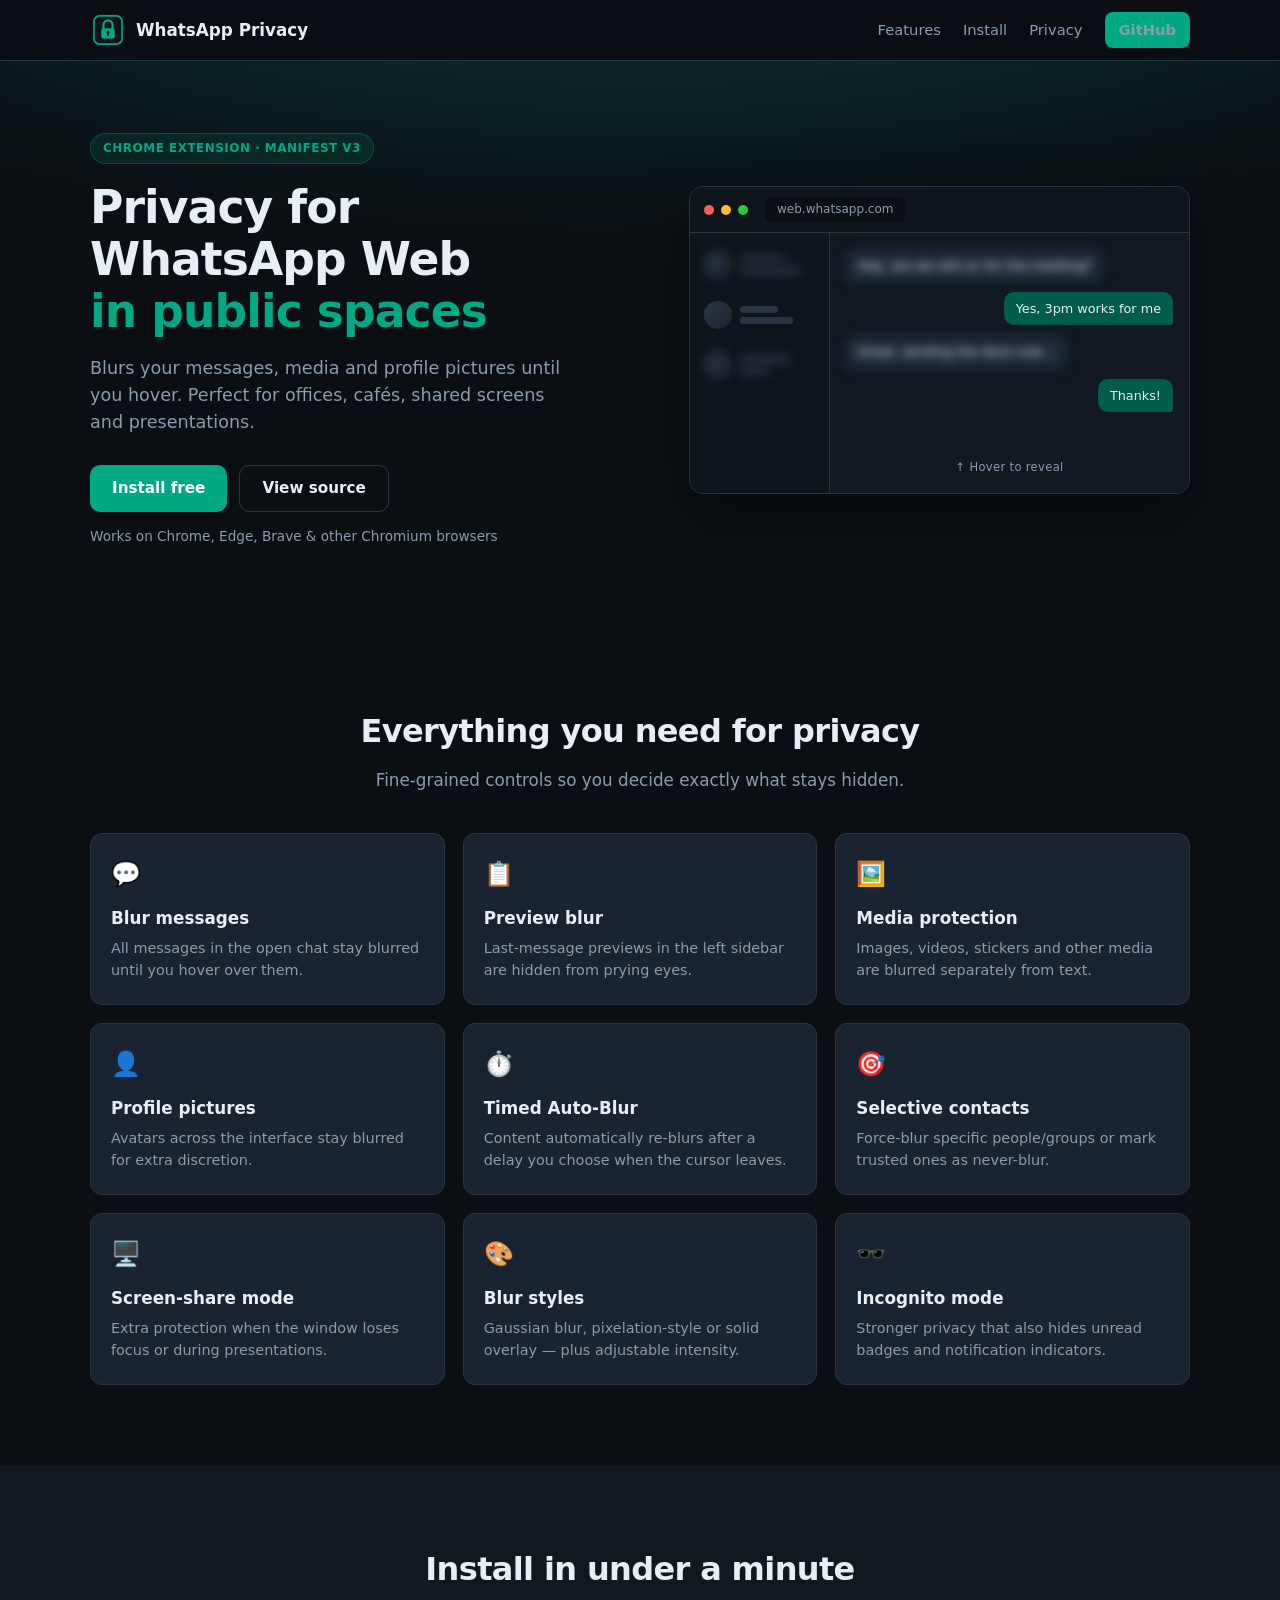
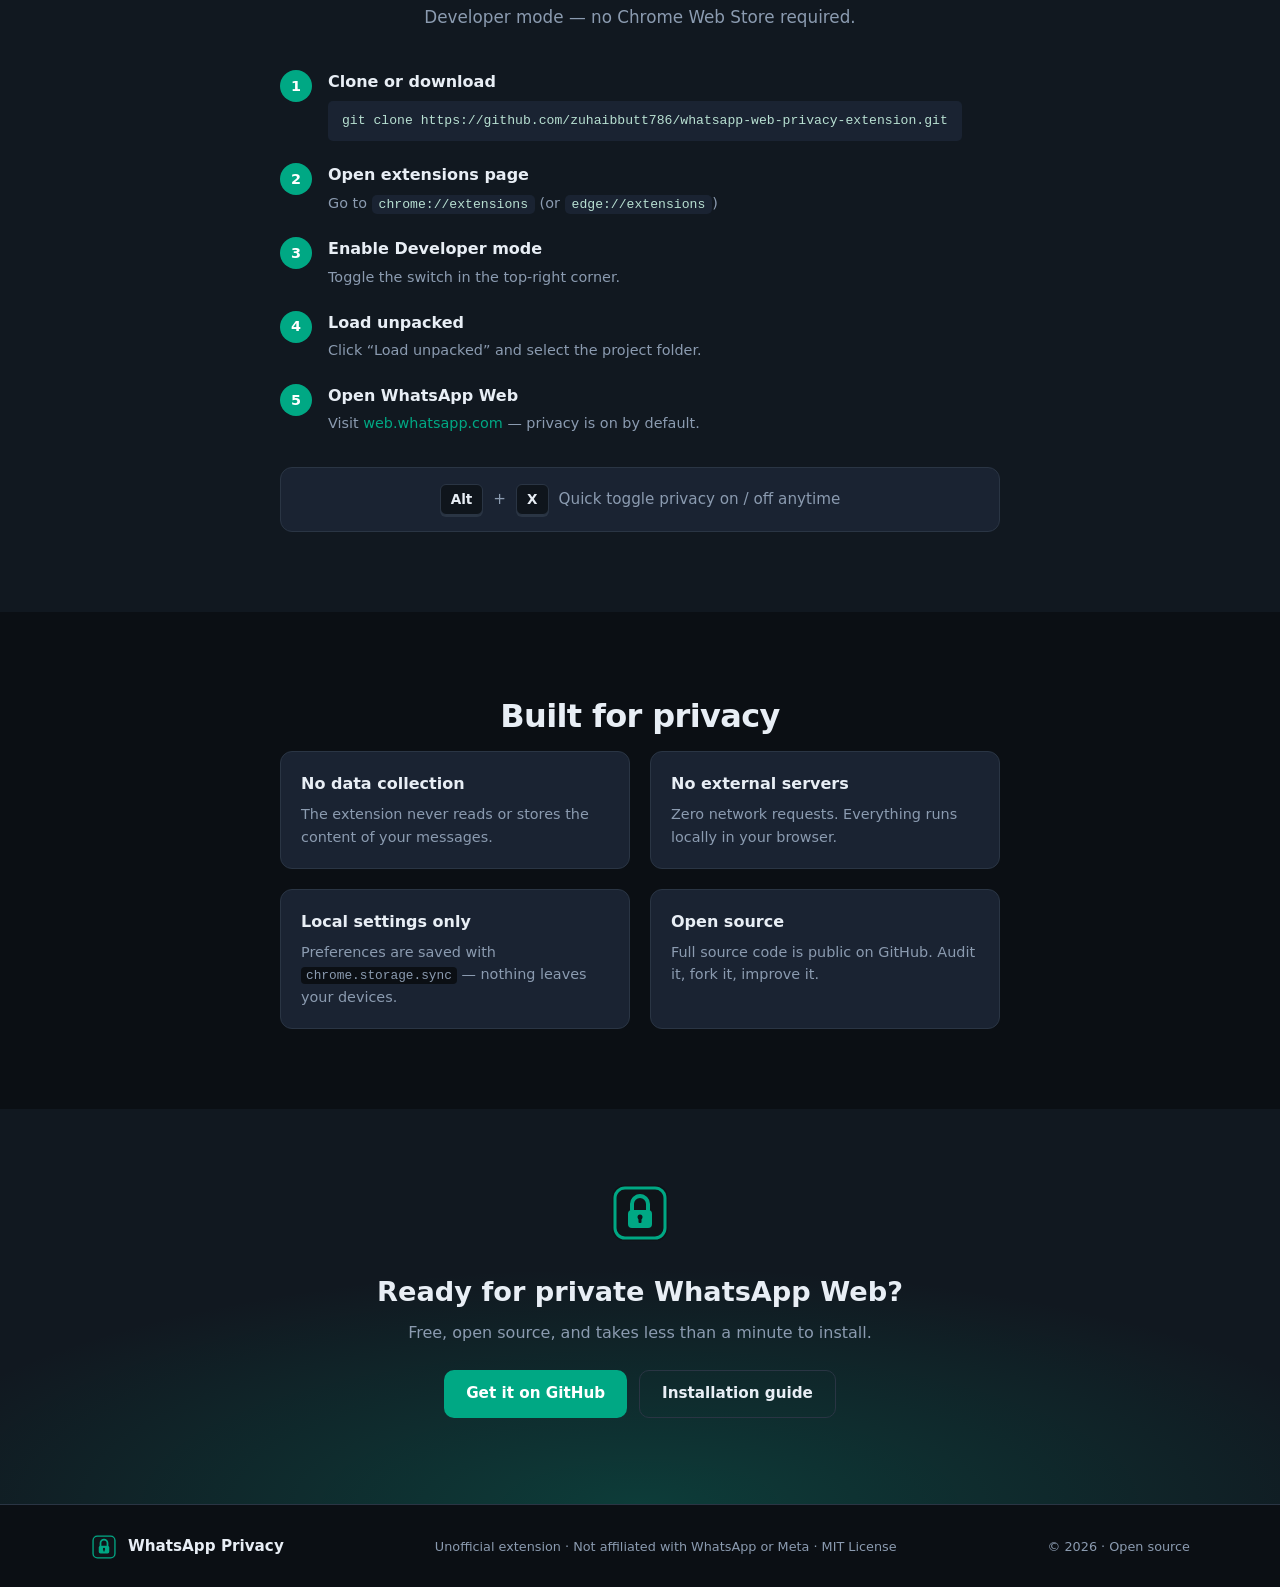
==== docs/index.html @ 460f8b42 "Update landing page to use SVG icon; finalize static website" ====
<!DOCTYPE html>
<html lang="en">
<head>
  <meta charset="UTF-8" />
  <meta name="viewport" content="width=device-width, initial-scale=1.0" />
  <title>Privacy Extension for WhatsApp Web – Blur messages until hover</title>
  <meta name="description" content="Chrome extension that blurs WhatsApp Web messages, media and profile pictures until you hover. Timed auto-blur, selective contacts, screen-share protection and more." />
  <meta name="theme-color" content="#00a884" />
  <link rel="icon" type="image/svg+xml" href="assets/icon.svg" />
  <link rel="stylesheet" href="styles.css" />
</head>
<body>
  <nav class="nav">
    <div class="container nav-inner">
      <a href="#" class="brand">
        <img src="assets/icon.svg" alt="App icon" width="36" height="36" />
        <span>WhatsApp Privacy</span>
      </a>
      <div class="nav-links">
        <a href="#features">Features</a>
        <a href="#install">Install</a>
        <a href="#privacy">Privacy</a>
        <a href="https://github.com/zuhaibbutt786/whatsapp-web-privacy-extension" class="btn btn-sm" target="_blank" rel="noopener">GitHub</a>
      </div>
    </div>
  </nav>

  <header class="hero">
    <div class="container hero-inner">
      <div class="hero-text">
        <div class="badge">Chrome Extension · Manifest V3</div>
        <h1>Privacy for WhatsApp&nbsp;Web<br /><span class="accent">in public spaces</span></h1>
        <p class="lead">
          Blurs your messages, media and profile pictures until you hover.
          Perfect for offices, cafés, shared screens and presentations.
        </p>
        <div class="hero-actions">
          <a href="#install" class="btn btn-primary">Install free</a>
          <a href="https://github.com/zuhaibbutt786/whatsapp-web-privacy-extension" class="btn btn-ghost" target="_blank" rel="noopener">View source</a>
        </div>
        <p class="hint">Works on Chrome, Edge, Brave &amp; other Chromium browsers</p>
      </div>
      <div class="hero-visual">
        <div class="mock-window">
          <div class="mock-titlebar">
            <span class="dot red"></span><span class="dot yellow"></span><span class="dot green"></span>
            <span class="mock-url">web.whatsapp.com</span>
          </div>
          <div class="mock-body">
            <div class="mock-sidebar">
              <div class="mock-chat blurred">
                <div class="avatar"></div>
                <div class="lines"><div class="line w60"></div><div class="line w80"></div></div>
              </div>
              <div class="mock-chat">
                <div class="avatar"></div>
                <div class="lines"><div class="line w50"></div><div class="line w70"></div></div>
              </div>
              <div class="mock-chat blurred">
                <div class="avatar"></div>
                <div class="lines"><div class="line w65"></div><div class="line w40"></div></div>
              </div>
            </div>
            <div class="mock-chat-panel">
              <div class="mock-msg in blurred">Hey, are we still on for the meeting?</div>
              <div class="mock-msg out">Yes, 3pm works for me</div>
              <div class="mock-msg in blurred">Great, sending the deck now…</div>
              <div class="mock-msg out">Thanks!</div>
              <div class="hover-hint">↑ Hover to reveal</div>
            </div>
          </div>
        </div>
      </div>
    </div>
  </header>

  <section id="features" class="section">
    <div class="container">
      <h2 class="section-title">Everything you need for privacy</h2>
      <p class="section-sub">Fine-grained controls so you decide exactly what stays hidden.</p>
      <div class="grid features-grid">
        <article class="card"><div class="icon-wrap">💬</div><h3>Blur messages</h3><p>All messages in the open chat stay blurred until you hover over them.</p></article>
        <article class="card"><div class="icon-wrap">📋</div><h3>Preview blur</h3><p>Last-message previews in the left sidebar are hidden from prying eyes.</p></article>
        <article class="card"><div class="icon-wrap">🖼️</div><h3>Media protection</h3><p>Images, videos, stickers and other media are blurred separately from text.</p></article>
        <article class="card"><div class="icon-wrap">👤</div><h3>Profile pictures</h3><p>Avatars across the interface stay blurred for extra discretion.</p></article>
        <article class="card"><div class="icon-wrap">⏱️</div><h3>Timed Auto-Blur</h3><p>Content automatically re-blurs after a delay you choose when the cursor leaves.</p></article>
        <article class="card"><div class="icon-wrap">🎯</div><h3>Selective contacts</h3><p>Force-blur specific people/groups or mark trusted ones as never-blur.</p></article>
        <article class="card"><div class="icon-wrap">🖥️</div><h3>Screen-share mode</h3><p>Extra protection when the window loses focus or during presentations.</p></article>
        <article class="card"><div class="icon-wrap">🎨</div><h3>Blur styles</h3><p>Gaussian blur, pixelation-style or solid overlay — plus adjustable intensity.</p></article>
        <article class="card"><div class="icon-wrap">🕶️</div><h3>Incognito mode</h3><p>Stronger privacy that also hides unread badges and notification indicators.</p></article>
      </div>
    </div>
  </section>

  <section id="install" class="section section-alt">
    <div class="container narrow">
      <h2 class="section-title">Install in under a minute</h2>
      <p class="section-sub">Developer mode — no Chrome Web Store required.</p>
      <ol class="steps">
        <li>
          <span class="step-num">1</span>
          <div>
            <strong>Clone or download</strong>
            <pre><code>git clone https://github.com/zuhaibbutt786/whatsapp-web-privacy-extension.git</code></pre>
          </div>
        </li>
        <li>
          <span class="step-num">2</span>
          <div>
            <strong>Open extensions page</strong>
            <p>Go to <code>chrome://extensions</code> (or <code>edge://extensions</code>)</p>
          </div>
        </li>
        <li>
          <span class="step-num">3</span>
          <div>
            <strong>Enable Developer mode</strong>
            <p>Toggle the switch in the top-right corner.</p>
          </div>
        </li>
        <li>
          <span class="step-num">4</span>
          <div>
            <strong>Load unpacked</strong>
            <p>Click “Load unpacked” and select the project folder.</p>
          </div>
        </li>
        <li>
          <span class="step-num">5</span>
          <div>
            <strong>Open WhatsApp Web</strong>
            <p>Visit <a href="https://web.whatsapp.com" target="_blank" rel="noopener">web.whatsapp.com</a> — privacy is on by default.</p>
          </div>
        </li>
      </ol>
      <div class="shortcut-box">
        <span class="kbd">Alt</span> + <span class="kbd">X</span>
        <span>Quick toggle privacy on / off anytime</span>
      </div>
    </div>
  </section>

  <section id="privacy" class="section">
    <div class="container narrow">
      <h2 class="section-title">Built for privacy</h2>
      <div class="privacy-grid">
        <div class="privacy-item"><h3>No data collection</h3><p>The extension never reads or stores the content of your messages.</p></div>
        <div class="privacy-item"><h3>No external servers</h3><p>Zero network requests. Everything runs locally in your browser.</p></div>
        <div class="privacy-item"><h3>Local settings only</h3><p>Preferences are saved with <code>chrome.storage.sync</code> — nothing leaves your devices.</p></div>
        <div class="privacy-item"><h3>Open source</h3><p>Full source code is public on GitHub. Audit it, fork it, improve it.</p></div>
      </div>
    </div>
  </section>

  <section class="cta">
    <div class="container">
      <img src="assets/icon.svg" alt="" width="64" height="64" class="cta-icon" />
      <h2>Ready for private WhatsApp Web?</h2>
      <p>Free, open source, and takes less than a minute to install.</p>
      <div class="hero-actions">
        <a href="https://github.com/zuhaibbutt786/whatsapp-web-privacy-extension" class="btn btn-primary" target="_blank" rel="noopener">Get it on GitHub</a>
        <a href="#install" class="btn btn-ghost">Installation guide</a>
      </div>
    </div>
  </section>

  <footer class="footer">
    <div class="container footer-inner">
      <div class="brand">
        <img src="assets/icon.svg" alt="" width="28" height="28" />
        <span>WhatsApp Privacy</span>
      </div>
      <p class="disclaimer">Unofficial extension · Not affiliated with WhatsApp or Meta · MIT License</p>
      <p class="copy">© 2026 · Open source</p>
    </div>
  </footer>

  <script src="script.js"></script>
</body>
</html>
---- docs/styles.css ----
/* Privacy Extension for WhatsApp Web – Landing page */

:root {
  --bg: #0b0f14;
  --bg-alt: #111820;
  --surface: #1a2332;
  --border: #2a3544;
  --text: #e8eef5;
  --muted: #8b9bb0;
  --green: #00a884;
  --green-dim: #008f70;
  --green-glow: rgba(0, 168, 132, 0.25);
  --radius: 12px;
  --font: system-ui, -apple-system, BlinkMacSystemFont, "Segoe UI", Roboto, sans-serif;
}

*,
*::before,
*::after {
  box-sizing: border-box;
  margin: 0;
  padding: 0;
}

html {
  scroll-behavior: smooth;
}

body {
  font-family: var(--font);
  background: var(--bg);
  color: var(--text);
  line-height: 1.55;
  -webkit-font-smoothing: antialiased;
}

a {
  color: var(--green);
  text-decoration: none;
}

a:hover {
  text-decoration: underline;
}

.container {
  width: min(1100px, 92%);
  margin: 0 auto;
}

.container.narrow {
  width: min(720px, 92%);
}

/* ----- Nav ----- */
.nav {
  position: sticky;
  top: 0;
  z-index: 50;
  background: rgba(11, 15, 20, 0.85);
  backdrop-filter: blur(12px);
  border-bottom: 1px solid var(--border);
}

.nav-inner {
  display: flex;
  align-items: center;
  justify-content: space-between;
  height: 60px;
}

.brand {
  display: flex;
  align-items: center;
  gap: 10px;
  font-weight: 700;
  font-size: 1.05rem;
  color: var(--text);
  text-decoration: none;
}

.brand img {
  border-radius: 8px;
}

.nav-links {
  display: flex;
  align-items: center;
  gap: 22px;
}

.nav-links a {
  color: var(--muted);
  font-size: 0.92rem;
  text-decoration: none;
  transition: color 0.15s;
}

.nav-links a:hover {
  color: var(--text);
}

/* ----- Buttons ----- */
.btn {
  display: inline-flex;
  align-items: center;
  justify-content: center;
  gap: 8px;
  padding: 11px 22px;
  border-radius: 10px;
  font-weight: 600;
  font-size: 0.95rem;
  border: none;
  cursor: pointer;
  transition: background 0.15s, transform 0.1s;
  text-decoration: none !important;
}

.btn:active {
  transform: scale(0.98);
}

.btn-primary {
  background: var(--green);
  color: #fff;
}

.btn-primary:hover {
  background: var(--green-dim);
}

.btn-ghost {
  background: transparent;
  color: var(--text);
  border: 1px solid var(--border);
}

.btn-ghost:hover {
  background: var(--surface);
}

.btn-sm {
  padding: 7px 14px;
  font-size: 0.85rem;
  background: var(--green);
  color: #fff;
  border-radius: 8px;
}

.btn-sm:hover {
  background: var(--green-dim);
}

/* ----- Hero ----- */
.hero {
  padding: 72px 0 80px;
  background:
    radial-gradient(ellipse 80% 50% at 50% -20%, var(--green-glow), transparent),
    var(--bg);
}

.hero-inner {
  display: grid;
  grid-template-columns: 1.1fr 1fr;
  gap: 48px;
  align-items: center;
}

.badge {
  display: inline-block;
  font-size: 0.75rem;
  font-weight: 600;
  letter-spacing: 0.04em;
  text-transform: uppercase;
  color: var(--green);
  background: rgba(0, 168, 132, 0.12);
  border: 1px solid rgba(0, 168, 132, 0.3);
  padding: 5px 12px;
  border-radius: 999px;
  margin-bottom: 18px;
}

.hero h1 {
  font-size: clamp(2rem, 4.5vw, 2.85rem);
  line-height: 1.15;
  font-weight: 800;
  letter-spacing: -0.02em;
  margin-bottom: 16px;
}

.accent {
  color: var(--green);
}

.lead {
  font-size: 1.1rem;
  color: var(--muted);
  max-width: 480px;
  margin-bottom: 28px;
}

.hero-actions {
  display: flex;
  flex-wrap: wrap;
  gap: 12px;
  margin-bottom: 14px;
}

.hint {
  font-size: 0.85rem;
  color: var(--muted);
}

/* Mock browser window */
.mock-window {
  background: var(--surface);
  border: 1px solid var(--border);
  border-radius: 14px;
  overflow: hidden;
  box-shadow: 0 24px 60px rgba(0, 0, 0, 0.45);
}

.mock-titlebar {
  display: flex;
  align-items: center;
  gap: 7px;
  padding: 10px 14px;
  background: #0f151c;
  border-bottom: 1px solid var(--border);
}

.dot {
  width: 10px;
  height: 10px;
  border-radius: 50%;
}
.dot.red { background: #ff5f57; }
.dot.yellow { background: #febc2e; }
.dot.green { background: #28c840; }

.mock-url {
  margin-left: 10px;
  font-size: 0.75rem;
  color: var(--muted);
  background: var(--bg);
  padding: 3px 12px;
  border-radius: 6px;
}

.mock-body {
  display: grid;
  grid-template-columns: 140px 1fr;
  min-height: 260px;
}

.mock-sidebar {
  background: #0f151c;
  border-right: 1px solid var(--border);
  padding: 12px 8px;
  display: flex;
  flex-direction: column;
  gap: 10px;
}

.mock-chat {
  display: flex;
  gap: 8px;
  align-items: center;
  padding: 6px;
  border-radius: 8px;
}

.mock-chat .avatar {
  width: 28px;
  height: 28px;
  border-radius: 50%;
  background: linear-gradient(135deg, #2a3544, #1a2332);
  flex-shrink: 0;
}

.mock-chat .lines {
  flex: 1;
  display: flex;
  flex-direction: column;
  gap: 4px;
}

.line {
  height: 7px;
  border-radius: 4px;
  background: #2a3544;
}
.line.w40 { width: 40%; }
.line.w50 { width: 50%; }
.line.w60 { width: 60%; }
.line.w65 { width: 65%; }
.line.w70 { width: 70%; }
.line.w80 { width: 80%; }

.blurred .avatar,
.blurred .lines .line,
.blurred.mock-msg {
  filter: blur(5px);
}

.mock-chat-panel {
  padding: 16px;
  display: flex;
  flex-direction: column;
  gap: 10px;
  background: var(--bg-alt);
}

.mock-msg {
  max-width: 85%;
  padding: 8px 12px;
  border-radius: 10px;
  font-size: 0.8rem;
  line-height: 1.35;
}

.mock-msg.in {
  background: #1e2a38;
  align-self: flex-start;
  border-bottom-left-radius: 3px;
}

.mock-msg.out {
  background: #005c4b;
  align-self: flex-end;
  border-bottom-right-radius: 3px;
}

.hover-hint {
  margin-top: auto;
  text-align: center;
  font-size: 0.72rem;
  color: var(--muted);
  letter-spacing: 0.03em;
}

/* ----- Sections ----- */
.section {
  padding: 80px 0;
}

.section-alt {
  background: var(--bg-alt);
}

.section-title {
  font-size: clamp(1.6rem, 3vw, 2rem);
  font-weight: 750;
  text-align: center;
  margin-bottom: 10px;
  letter-spacing: -0.02em;
}

.section-sub {
  text-align: center;
  color: var(--muted);
  margin-bottom: 40px;
  font-size: 1.05rem;
}

/* Features grid */
.features-grid {
  display: grid;
  grid-template-columns: repeat(3, 1fr);
  gap: 18px;
}

.card {
  background: var(--surface);
  border: 1px solid var(--border);
  border-radius: var(--radius);
  padding: 22px 20px;
  transition: border-color 0.15s, transform 0.15s;
}

.card:hover {
  border-color: rgba(0, 168, 132, 0.4);
  transform: translateY(-2px);
}

.icon-wrap {
  font-size: 1.5rem;
  margin-bottom: 12px;
}

.card h3 {
  font-size: 1.05rem;
  margin-bottom: 6px;
}

.card p {
  font-size: 0.9rem;
  color: var(--muted);
}

/* Install steps */
.steps {
  list-style: none;
  display: flex;
  flex-direction: column;
  gap: 22px;
  margin-bottom: 32px;
}

.steps li {
  display: flex;
  gap: 16px;
  align-items: flex-start;
}

.step-num {
  flex-shrink: 0;
  width: 32px;
  height: 32px;
  border-radius: 50%;
  background: var(--green);
  color: #fff;
  font-weight: 700;
  font-size: 0.9rem;
  display: flex;
  align-items: center;
  justify-content: center;
}

.steps strong {
  display: block;
  margin-bottom: 4px;
}

.steps p,
.steps pre {
  font-size: 0.9rem;
  color: var(--muted);
}

.steps code,
.steps pre code {
  font-family: ui-monospace, SFMono-Regular, Menlo, Monaco, Consolas, monospace;
  font-size: 0.82rem;
  background: var(--surface);
  padding: 2px 7px;
  border-radius: 5px;
  color: #b8e0d2;
}

.steps pre {
  margin-top: 6px;
  overflow-x: auto;
}

.steps pre code {
  display: block;
  padding: 10px 14px;
}

.shortcut-box {
  display: flex;
  align-items: center;
  justify-content: center;
  gap: 10px;
  flex-wrap: wrap;
  background: var(--surface);
  border: 1px solid var(--border);
  border-radius: var(--radius);
  padding: 16px 20px;
  font-size: 0.95rem;
  color: var(--muted);
}

.kbd {
  display: inline-block;
  background: #0f151c;
  border: 1px solid var(--border);
  border-radius: 6px;
  padding: 4px 10px;
  font-family: inherit;
  font-weight: 600;
  font-size: 0.85rem;
  color: var(--text);
  box-shadow: 0 2px 0 var(--border);
}

/* Privacy */
.privacy-grid {
  display: grid;
  grid-template-columns: 1fr 1fr;
  gap: 20px;
}

.privacy-item {
  background: var(--surface);
  border: 1px solid var(--border);
  border-radius: var(--radius);
  padding: 20px;
}

.privacy-item h3 {
  font-size: 1rem;
  margin-bottom: 6px;
}

.privacy-item p {
  font-size: 0.9rem;
  color: var(--muted);
}

.privacy-item code {
  font-size: 0.8rem;
  background: var(--bg);
  padding: 1px 5px;
  border-radius: 4px;
}

/* CTA */
.cta {
  padding: 72px 0;
  text-align: center;
  background:
    radial-gradient(ellipse 60% 60% at 50% 100%, var(--green-glow), transparent),
    var(--bg-alt);
}

.cta-icon {
  border-radius: 16px;
  margin-bottom: 18px;
}

.cta h2 {
  font-size: 1.7rem;
  margin-bottom: 8px;
}

.cta p {
  color: var(--muted);
  margin-bottom: 24px;
}

.cta .hero-actions {
  justify-content: center;
}

/* Footer */
.footer {
  border-top: 1px solid var(--border);
  padding: 28px 0;
}

.footer-inner {
  display: flex;
  flex-wrap: wrap;
  align-items: center;
  justify-content: space-between;
  gap: 12px;
}

.footer .brand {
  font-size: 0.95rem;
}

.disclaimer,
.copy {
  font-size: 0.8rem;
  color: var(--muted);
}

/* ----- Responsive ----- */
@media (max-width: 860px) {
  .hero-inner {
    grid-template-columns: 1fr;
    gap: 40px;
  }

  .features-grid {
    grid-template-columns: 1fr 1fr;
  }

  .nav-links a:not(.btn-sm) {
    display: none;
  }
}

@media (max-width: 560px) {
  .features-grid {
    grid-template-columns: 1fr;
  }

  .privacy-grid {
    grid-template-columns: 1fr;
  }

  .mock-body {
    grid-template-columns: 1fr;
  }

  .mock-sidebar {
    display: none;
  }

  .hero {
    padding: 48px 0 56px;
  }

  .section {
    padding: 56px 0;
  }
}
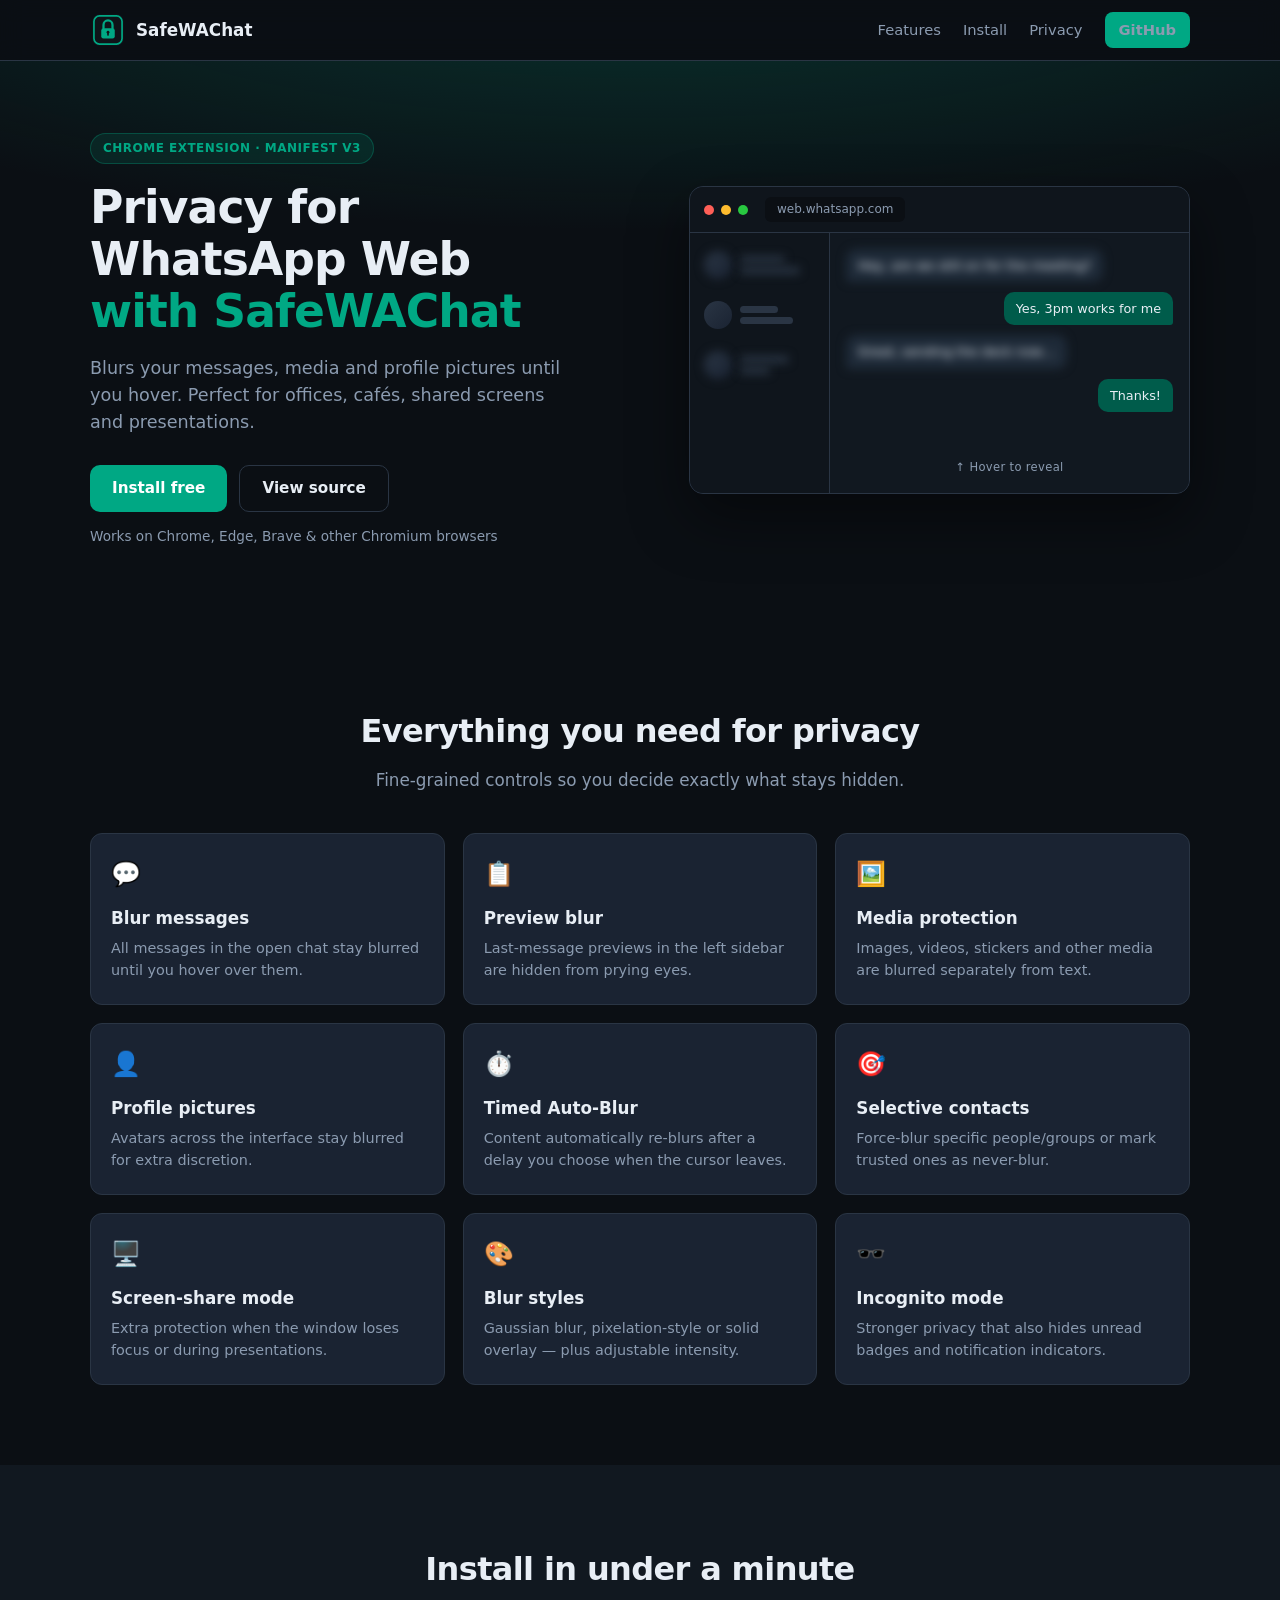
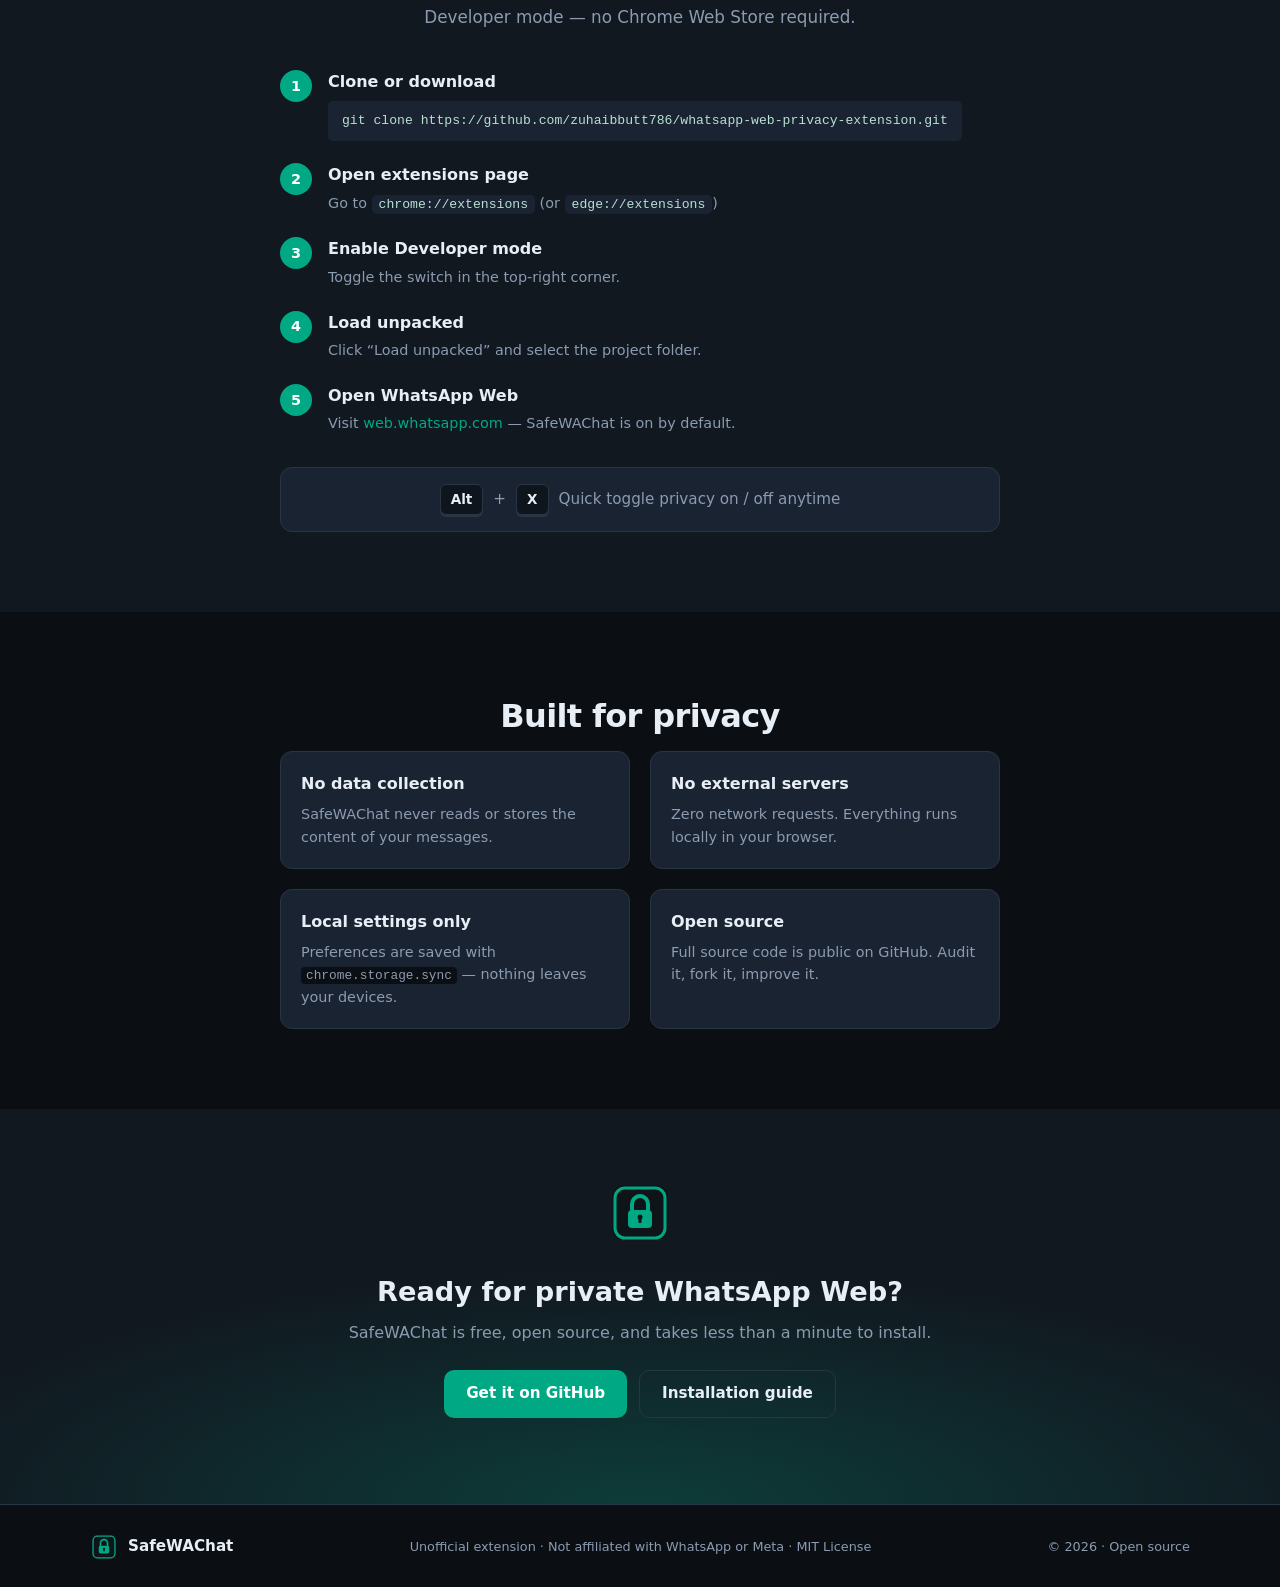
==== commit c1af99e7: "Rebrand landing page to SafeWAChat" ====
--- a/docs/index.html
+++ b/docs/index.html
@@ -3,8 +3,8 @@
 <head>
   <meta charset="UTF-8" />
   <meta name="viewport" content="width=device-width, initial-scale=1.0" />
-  <title>Privacy Extension for WhatsApp Web – Blur messages until hover</title>
-  <meta name="description" content="Chrome extension that blurs WhatsApp Web messages, media and profile pictures until you hover. Timed auto-blur, selective contacts, screen-share protection and more." />
+  <title>SafeWAChat – Privacy for WhatsApp Web</title>
+  <meta name="description" content="SafeWAChat – Chrome extension that blurs WhatsApp Web messages, media and profile pictures until you hover. Timed auto-blur, selective contacts, screen-share protection and more." />
   <meta name="theme-color" content="#00a884" />
   <link rel="icon" type="image/svg+xml" href="assets/icon.svg" />
   <link rel="stylesheet" href="styles.css" />
@@ -13,8 +13,8 @@
   <nav class="nav">
     <div class="container nav-inner">
       <a href="#" class="brand">
-        <img src="assets/icon.svg" alt="App icon" width="36" height="36" />
-        <span>WhatsApp Privacy</span>
+        <img src="assets/icon.svg" alt="SafeWAChat" width="36" height="36" />
+        <span>SafeWAChat</span>
       </a>
       <div class="nav-links">
         <a href="#features">Features</a>
@@ -29,7 +29,7 @@
     <div class="container hero-inner">
       <div class="hero-text">
         <div class="badge">Chrome Extension · Manifest V3</div>
-        <h1>Privacy for WhatsApp&nbsp;Web<br /><span class="accent">in public spaces</span></h1>
+        <h1>Privacy for WhatsApp&nbsp;Web<br /><span class="accent">with SafeWAChat</span></h1>
         <p class="lead">
           Blurs your messages, media and profile pictures until you hover.
           Perfect for offices, cafés, shared screens and presentations.
@@ -129,7 +129,7 @@
           <span class="step-num">5</span>
           <div>
             <strong>Open WhatsApp Web</strong>
-            <p>Visit <a href="https://web.whatsapp.com" target="_blank" rel="noopener">web.whatsapp.com</a> — privacy is on by default.</p>
+            <p>Visit <a href="https://web.whatsapp.com" target="_blank" rel="noopener">web.whatsapp.com</a> — SafeWAChat is on by default.</p>
           </div>
         </li>
       </ol>
@@ -144,7 +144,7 @@
     <div class="container narrow">
       <h2 class="section-title">Built for privacy</h2>
       <div class="privacy-grid">
-        <div class="privacy-item"><h3>No data collection</h3><p>The extension never reads or stores the content of your messages.</p></div>
+        <div class="privacy-item"><h3>No data collection</h3><p>SafeWAChat never reads or stores the content of your messages.</p></div>
         <div class="privacy-item"><h3>No external servers</h3><p>Zero network requests. Everything runs locally in your browser.</p></div>
         <div class="privacy-item"><h3>Local settings only</h3><p>Preferences are saved with <code>chrome.storage.sync</code> — nothing leaves your devices.</p></div>
         <div class="privacy-item"><h3>Open source</h3><p>Full source code is public on GitHub. Audit it, fork it, improve it.</p></div>
@@ -154,9 +154,9 @@
 
   <section class="cta">
     <div class="container">
-      <img src="assets/icon.svg" alt="" width="64" height="64" class="cta-icon" />
+      <img src="assets/icon.svg" alt="SafeWAChat" width="64" height="64" class="cta-icon" />
       <h2>Ready for private WhatsApp Web?</h2>
-      <p>Free, open source, and takes less than a minute to install.</p>
+      <p>SafeWAChat is free, open source, and takes less than a minute to install.</p>
       <div class="hero-actions">
         <a href="https://github.com/zuhaibbutt786/whatsapp-web-privacy-extension" class="btn btn-primary" target="_blank" rel="noopener">Get it on GitHub</a>
         <a href="#install" class="btn btn-ghost">Installation guide</a>
@@ -168,7 +168,7 @@
     <div class="container footer-inner">
       <div class="brand">
         <img src="assets/icon.svg" alt="" width="28" height="28" />
-        <span>WhatsApp Privacy</span>
+        <span>SafeWAChat</span>
       </div>
       <p class="disclaimer">Unofficial extension · Not affiliated with WhatsApp or Meta · MIT License</p>
       <p class="copy">© 2026 · Open source</p>
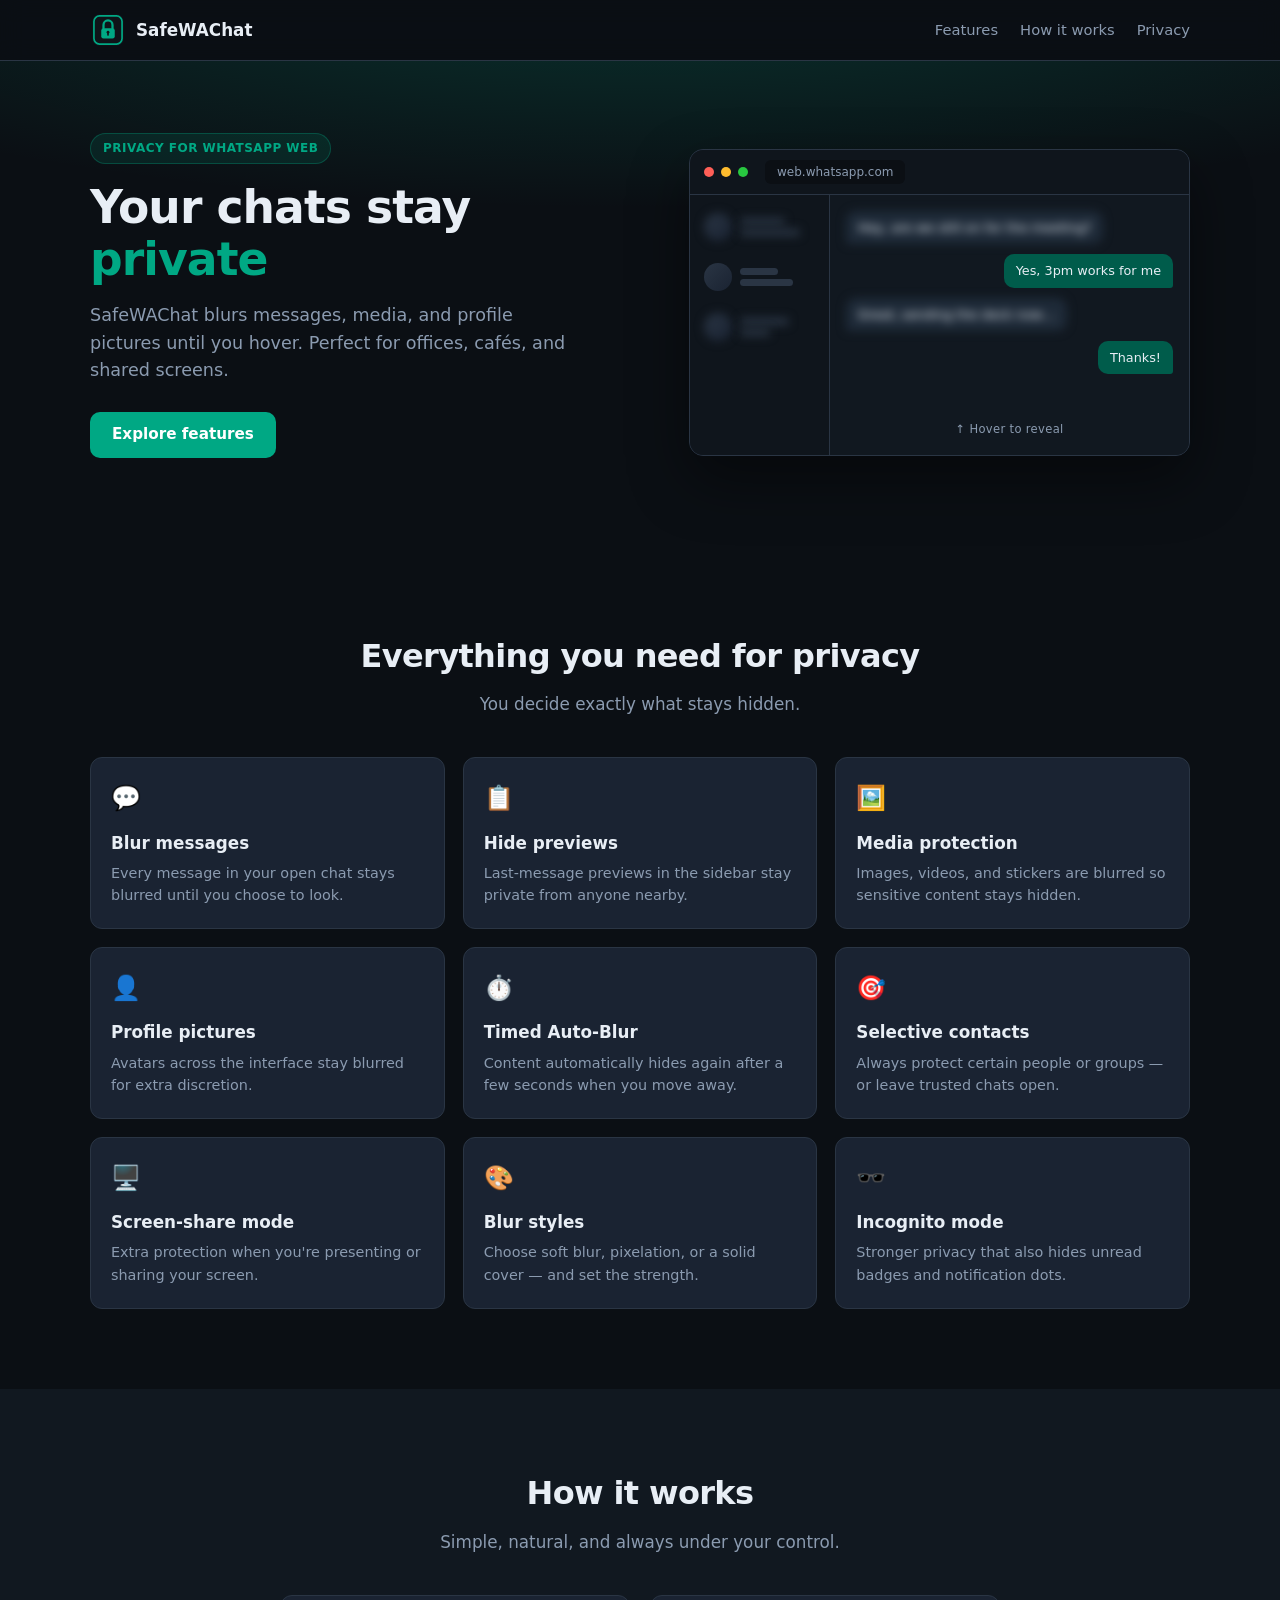
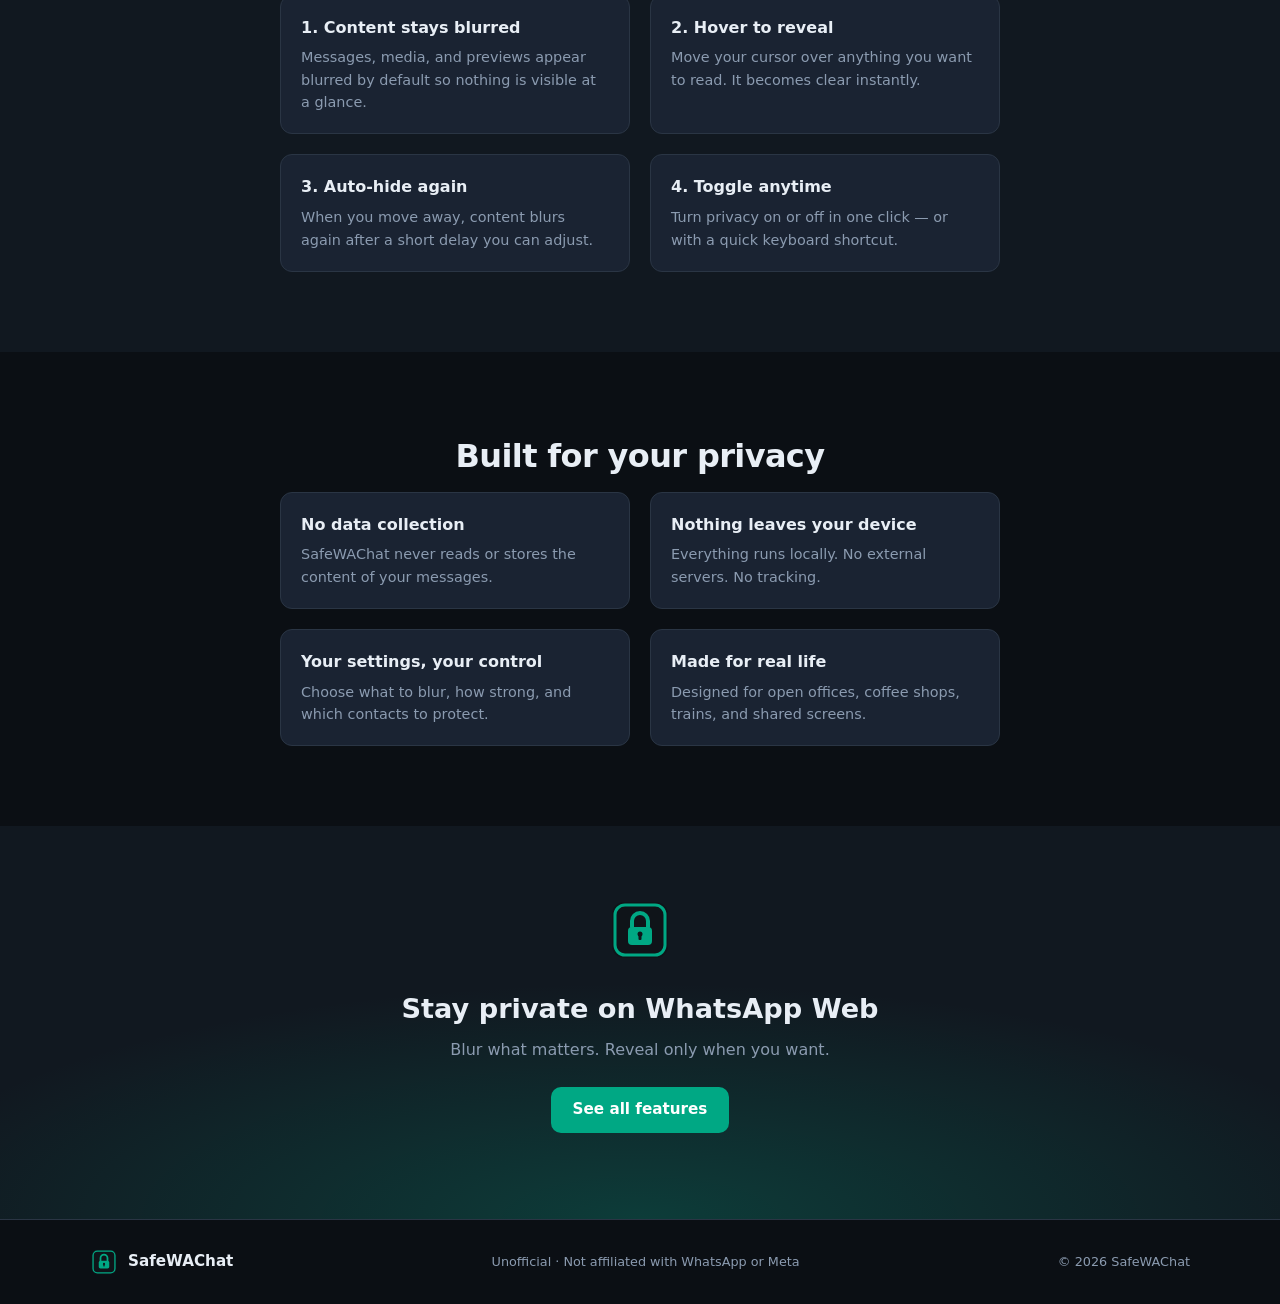
==== commit f0829676: "Homepage: features-only marketing page (no technical or GitHub content)" ====
--- a/docs/index.html
+++ b/docs/index.html
@@ -4,7 +4,7 @@
   <meta charset="UTF-8" />
   <meta name="viewport" content="width=device-width, initial-scale=1.0" />
   <title>SafeWAChat – Privacy for WhatsApp Web</title>
-  <meta name="description" content="SafeWAChat – Chrome extension that blurs WhatsApp Web messages, media and profile pictures until you hover. Timed auto-blur, selective contacts, screen-share protection and more." />
+  <meta name="description" content="SafeWAChat blurs your WhatsApp Web messages until you hover. Stay private in offices, cafés, and shared spaces." />
   <meta name="theme-color" content="#00a884" />
   <link rel="icon" type="image/svg+xml" href="assets/icon.svg" />
   <link rel="stylesheet" href="styles.css" />
@@ -18,9 +18,8 @@
       </a>
       <div class="nav-links">
         <a href="#features">Features</a>
-        <a href="#install">Install</a>
+        <a href="#how">How it works</a>
         <a href="#privacy">Privacy</a>
-        <a href="https://github.com/zuhaibbutt786/whatsapp-web-privacy-extension" class="btn btn-sm" target="_blank" rel="noopener">GitHub</a>
       </div>
     </div>
   </nav>
@@ -28,17 +27,15 @@
   <header class="hero">
     <div class="container hero-inner">
       <div class="hero-text">
-        <div class="badge">Chrome Extension · Manifest V3</div>
-        <h1>Privacy for WhatsApp&nbsp;Web<br /><span class="accent">with SafeWAChat</span></h1>
+        <div class="badge">Privacy for WhatsApp Web</div>
+        <h1>Your chats stay<br /><span class="accent">private</span></h1>
         <p class="lead">
-          Blurs your messages, media and profile pictures until you hover.
-          Perfect for offices, cafés, shared screens and presentations.
+          SafeWAChat blurs messages, media, and profile pictures until you hover.
+          Perfect for offices, cafés, and shared screens.
         </p>
         <div class="hero-actions">
-          <a href="#install" class="btn btn-primary">Install free</a>
-          <a href="https://github.com/zuhaibbutt786/whatsapp-web-privacy-extension" class="btn btn-ghost" target="_blank" rel="noopener">View source</a>
-        </div>
-        <p class="hint">Works on Chrome, Edge, Brave &amp; other Chromium browsers</p>
+          <a href="#features" class="btn btn-primary">Explore features</a>
+        </div>
       </div>
       <div class="hero-visual">
         <div class="mock-window">
@@ -77,77 +74,102 @@
   <section id="features" class="section">
     <div class="container">
       <h2 class="section-title">Everything you need for privacy</h2>
-      <p class="section-sub">Fine-grained controls so you decide exactly what stays hidden.</p>
+      <p class="section-sub">You decide exactly what stays hidden.</p>
       <div class="grid features-grid">
-        <article class="card"><div class="icon-wrap">💬</div><h3>Blur messages</h3><p>All messages in the open chat stay blurred until you hover over them.</p></article>
-        <article class="card"><div class="icon-wrap">📋</div><h3>Preview blur</h3><p>Last-message previews in the left sidebar are hidden from prying eyes.</p></article>
-        <article class="card"><div class="icon-wrap">🖼️</div><h3>Media protection</h3><p>Images, videos, stickers and other media are blurred separately from text.</p></article>
-        <article class="card"><div class="icon-wrap">👤</div><h3>Profile pictures</h3><p>Avatars across the interface stay blurred for extra discretion.</p></article>
-        <article class="card"><div class="icon-wrap">⏱️</div><h3>Timed Auto-Blur</h3><p>Content automatically re-blurs after a delay you choose when the cursor leaves.</p></article>
-        <article class="card"><div class="icon-wrap">🎯</div><h3>Selective contacts</h3><p>Force-blur specific people/groups or mark trusted ones as never-blur.</p></article>
-        <article class="card"><div class="icon-wrap">🖥️</div><h3>Screen-share mode</h3><p>Extra protection when the window loses focus or during presentations.</p></article>
-        <article class="card"><div class="icon-wrap">🎨</div><h3>Blur styles</h3><p>Gaussian blur, pixelation-style or solid overlay — plus adjustable intensity.</p></article>
-        <article class="card"><div class="icon-wrap">🕶️</div><h3>Incognito mode</h3><p>Stronger privacy that also hides unread badges and notification indicators.</p></article>
-      </div>
-    </div>
-  </section>
-
-  <section id="install" class="section section-alt">
+        <article class="card">
+          <div class="icon-wrap">💬</div>
+          <h3>Blur messages</h3>
+          <p>Every message in your open chat stays blurred until you choose to look.</p>
+        </article>
+        <article class="card">
+          <div class="icon-wrap">📋</div>
+          <h3>Hide previews</h3>
+          <p>Last-message previews in the sidebar stay private from anyone nearby.</p>
+        </article>
+        <article class="card">
+          <div class="icon-wrap">🖼️</div>
+          <h3>Media protection</h3>
+          <p>Images, videos, and stickers are blurred so sensitive content stays hidden.</p>
+        </article>
+        <article class="card">
+          <div class="icon-wrap">👤</div>
+          <h3>Profile pictures</h3>
+          <p>Avatars across the interface stay blurred for extra discretion.</p>
+        </article>
+        <article class="card">
+          <div class="icon-wrap">⏱️</div>
+          <h3>Timed Auto-Blur</h3>
+          <p>Content automatically hides again after a few seconds when you move away.</p>
+        </article>
+        <article class="card">
+          <div class="icon-wrap">🎯</div>
+          <h3>Selective contacts</h3>
+          <p>Always protect certain people or groups — or leave trusted chats open.</p>
+        </article>
+        <article class="card">
+          <div class="icon-wrap">🖥️</div>
+          <h3>Screen-share mode</h3>
+          <p>Extra protection when you're presenting or sharing your screen.</p>
+        </article>
+        <article class="card">
+          <div class="icon-wrap">🎨</div>
+          <h3>Blur styles</h3>
+          <p>Choose soft blur, pixelation, or a solid cover — and set the strength.</p>
+        </article>
+        <article class="card">
+          <div class="icon-wrap">🕶️</div>
+          <h3>Incognito mode</h3>
+          <p>Stronger privacy that also hides unread badges and notification dots.</p>
+        </article>
+      </div>
+    </div>
+  </section>
+
+  <section id="how" class="section section-alt">
     <div class="container narrow">
-      <h2 class="section-title">Install in under a minute</h2>
-      <p class="section-sub">Developer mode — no Chrome Web Store required.</p>
-      <ol class="steps">
-        <li>
-          <span class="step-num">1</span>
-          <div>
-            <strong>Clone or download</strong>
-            <pre><code>git clone https://github.com/zuhaibbutt786/whatsapp-web-privacy-extension.git</code></pre>
-          </div>
-        </li>
-        <li>
-          <span class="step-num">2</span>
-          <div>
-            <strong>Open extensions page</strong>
-            <p>Go to <code>chrome://extensions</code> (or <code>edge://extensions</code>)</p>
-          </div>
-        </li>
-        <li>
-          <span class="step-num">3</span>
-          <div>
-            <strong>Enable Developer mode</strong>
-            <p>Toggle the switch in the top-right corner.</p>
-          </div>
-        </li>
-        <li>
-          <span class="step-num">4</span>
-          <div>
-            <strong>Load unpacked</strong>
-            <p>Click “Load unpacked” and select the project folder.</p>
-          </div>
-        </li>
-        <li>
-          <span class="step-num">5</span>
-          <div>
-            <strong>Open WhatsApp Web</strong>
-            <p>Visit <a href="https://web.whatsapp.com" target="_blank" rel="noopener">web.whatsapp.com</a> — SafeWAChat is on by default.</p>
-          </div>
-        </li>
-      </ol>
-      <div class="shortcut-box">
-        <span class="kbd">Alt</span> + <span class="kbd">X</span>
-        <span>Quick toggle privacy on / off anytime</span>
+      <h2 class="section-title">How it works</h2>
+      <p class="section-sub">Simple, natural, and always under your control.</p>
+      <div class="privacy-grid">
+        <div class="privacy-item">
+          <h3>1. Content stays blurred</h3>
+          <p>Messages, media, and previews appear blurred by default so nothing is visible at a glance.</p>
+        </div>
+        <div class="privacy-item">
+          <h3>2. Hover to reveal</h3>
+          <p>Move your cursor over anything you want to read. It becomes clear instantly.</p>
+        </div>
+        <div class="privacy-item">
+          <h3>3. Auto-hide again</h3>
+          <p>When you move away, content blurs again after a short delay you can adjust.</p>
+        </div>
+        <div class="privacy-item">
+          <h3>4. Toggle anytime</h3>
+          <p>Turn privacy on or off in one click — or with a quick keyboard shortcut.</p>
+        </div>
       </div>
     </div>
   </section>
 
   <section id="privacy" class="section">
     <div class="container narrow">
-      <h2 class="section-title">Built for privacy</h2>
+      <h2 class="section-title">Built for your privacy</h2>
       <div class="privacy-grid">
-        <div class="privacy-item"><h3>No data collection</h3><p>SafeWAChat never reads or stores the content of your messages.</p></div>
-        <div class="privacy-item"><h3>No external servers</h3><p>Zero network requests. Everything runs locally in your browser.</p></div>
-        <div class="privacy-item"><h3>Local settings only</h3><p>Preferences are saved with <code>chrome.storage.sync</code> — nothing leaves your devices.</p></div>
-        <div class="privacy-item"><h3>Open source</h3><p>Full source code is public on GitHub. Audit it, fork it, improve it.</p></div>
+        <div class="privacy-item">
+          <h3>No data collection</h3>
+          <p>SafeWAChat never reads or stores the content of your messages.</p>
+        </div>
+        <div class="privacy-item">
+          <h3>Nothing leaves your device</h3>
+          <p>Everything runs locally. No external servers. No tracking.</p>
+        </div>
+        <div class="privacy-item">
+          <h3>Your settings, your control</h3>
+          <p>Choose what to blur, how strong, and which contacts to protect.</p>
+        </div>
+        <div class="privacy-item">
+          <h3>Made for real life</h3>
+          <p>Designed for open offices, coffee shops, trains, and shared screens.</p>
+        </div>
       </div>
     </div>
   </section>
@@ -155,11 +177,10 @@
   <section class="cta">
     <div class="container">
       <img src="assets/icon.svg" alt="SafeWAChat" width="64" height="64" class="cta-icon" />
-      <h2>Ready for private WhatsApp Web?</h2>
-      <p>SafeWAChat is free, open source, and takes less than a minute to install.</p>
+      <h2>Stay private on WhatsApp Web</h2>
+      <p>Blur what matters. Reveal only when you want.</p>
       <div class="hero-actions">
-        <a href="https://github.com/zuhaibbutt786/whatsapp-web-privacy-extension" class="btn btn-primary" target="_blank" rel="noopener">Get it on GitHub</a>
-        <a href="#install" class="btn btn-ghost">Installation guide</a>
+        <a href="#features" class="btn btn-primary">See all features</a>
       </div>
     </div>
   </section>
@@ -170,8 +191,8 @@
         <img src="assets/icon.svg" alt="" width="28" height="28" />
         <span>SafeWAChat</span>
       </div>
-      <p class="disclaimer">Unofficial extension · Not affiliated with WhatsApp or Meta · MIT License</p>
-      <p class="copy">© 2026 · Open source</p>
+      <p class="disclaimer">Unofficial · Not affiliated with WhatsApp or Meta</p>
+      <p class="copy">© 2026 SafeWAChat</p>
     </div>
   </footer>
 
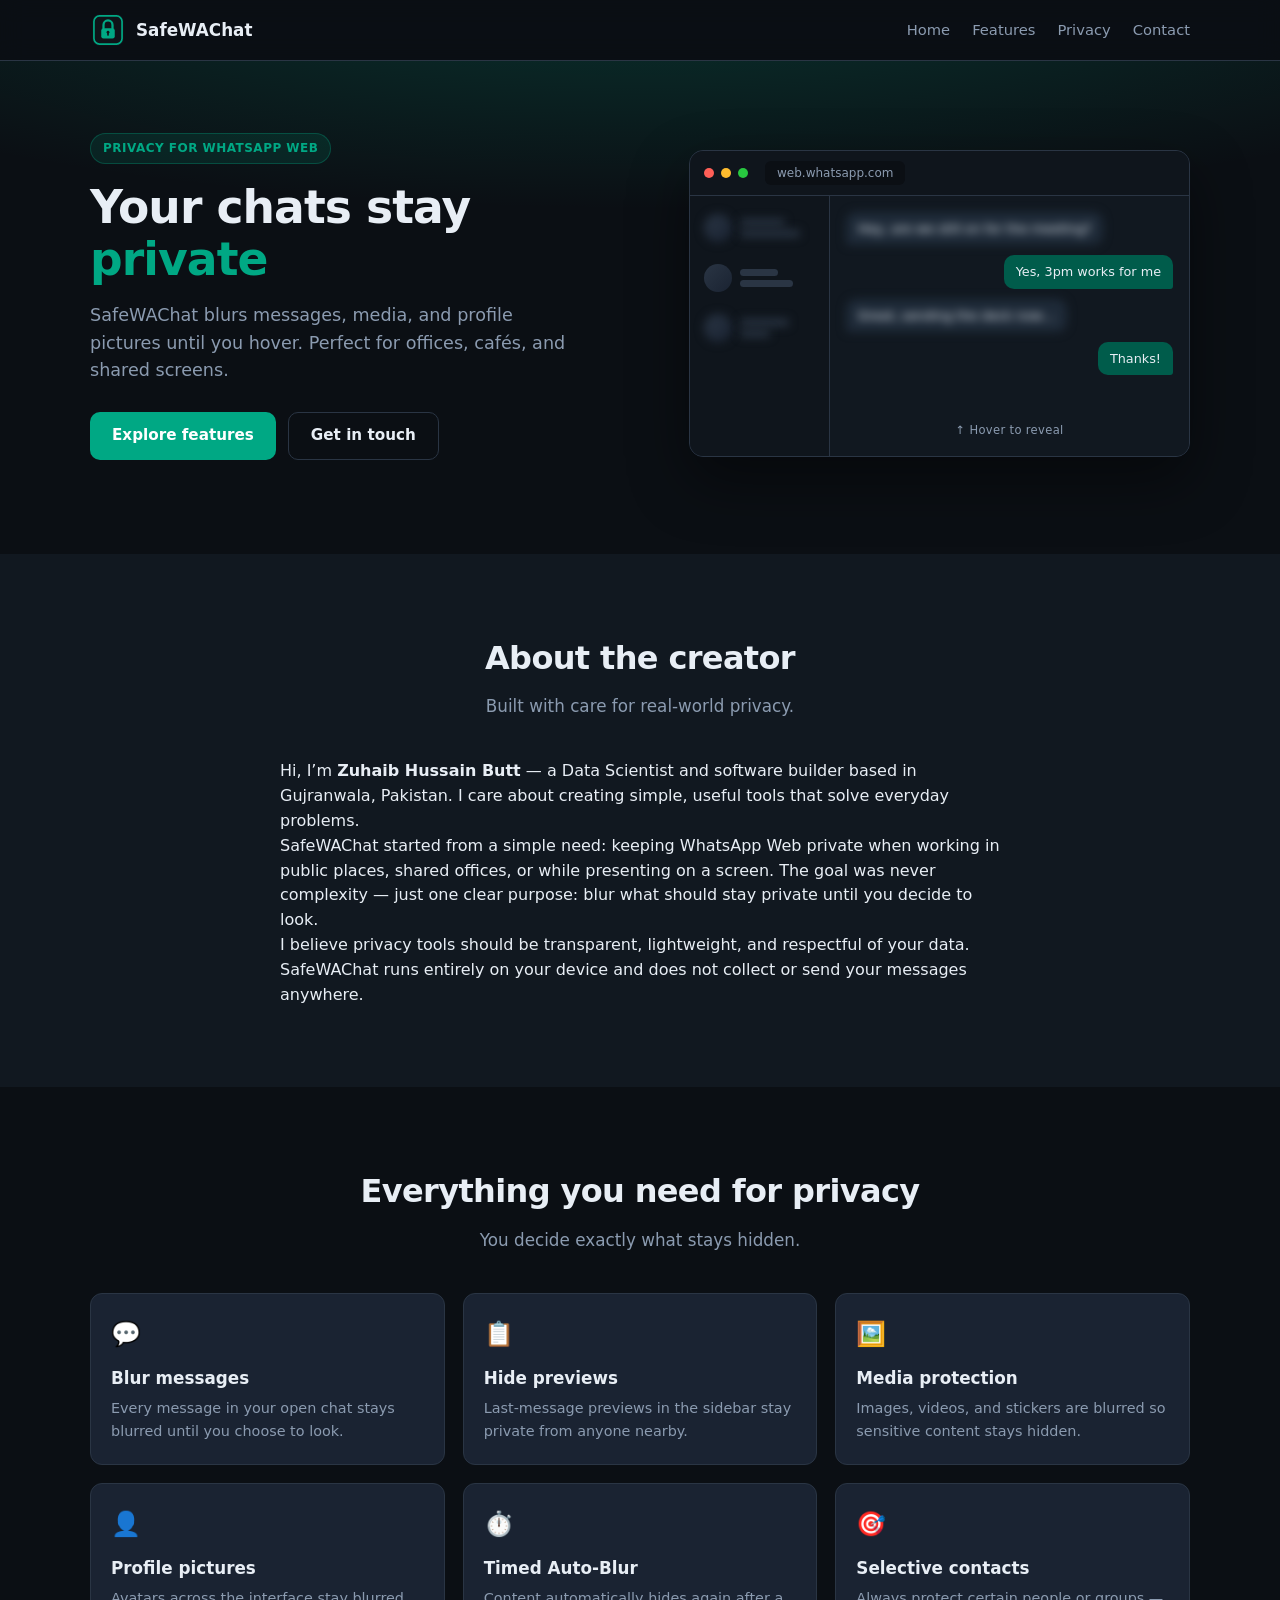
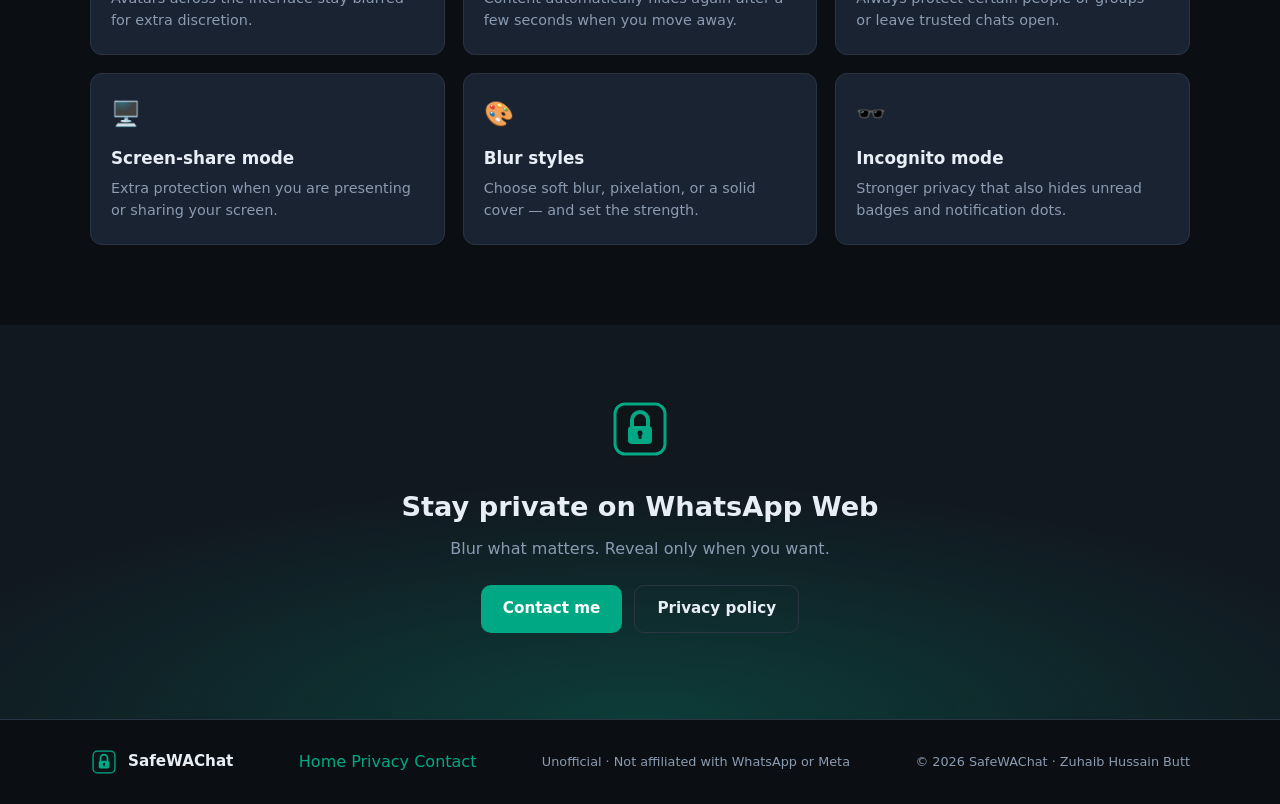
==== commit 1686bef2: "Home page: add creator intro, features, and site navigation" ====
--- a/docs/index.html
+++ b/docs/index.html
@@ -12,14 +12,15 @@
 <body>
   <nav class="nav">
     <div class="container nav-inner">
-      <a href="#" class="brand">
+      <a href="index.html" class="brand">
         <img src="assets/icon.svg" alt="SafeWAChat" width="36" height="36" />
         <span>SafeWAChat</span>
       </a>
       <div class="nav-links">
+        <a href="index.html">Home</a>
         <a href="#features">Features</a>
-        <a href="#how">How it works</a>
-        <a href="#privacy">Privacy</a>
+        <a href="privacy.html">Privacy</a>
+        <a href="contact.html">Contact</a>
       </div>
     </div>
   </nav>
@@ -35,6 +36,7 @@
         </p>
         <div class="hero-actions">
           <a href="#features" class="btn btn-primary">Explore features</a>
+          <a href="contact.html" class="btn btn-ghost">Get in touch</a>
         </div>
       </div>
       <div class="hero-visual">
@@ -71,105 +73,42 @@
     </div>
   </header>
 
+  <section class="section section-alt">
+    <div class="container narrow">
+      <h2 class="section-title">About the creator</h2>
+      <p class="section-sub">Built with care for real-world privacy.</p>
+      <div class="intro-card">
+        <p>
+          Hi, I’m <strong>Zuhaib Hussain Butt</strong> — a Data Scientist and software builder based in Gujranwala, Pakistan.
+          I care about creating simple, useful tools that solve everyday problems.
+        </p>
+        <p>
+          SafeWAChat started from a simple need: keeping WhatsApp Web private when working in public places,
+          shared offices, or while presenting on a screen. The goal was never complexity — just one clear purpose:
+          blur what should stay private until you decide to look.
+        </p>
+        <p>
+          I believe privacy tools should be transparent, lightweight, and respectful of your data.
+          SafeWAChat runs entirely on your device and does not collect or send your messages anywhere.
+        </p>
+      </div>
+    </div>
+  </section>
+
   <section id="features" class="section">
     <div class="container">
       <h2 class="section-title">Everything you need for privacy</h2>
       <p class="section-sub">You decide exactly what stays hidden.</p>
       <div class="grid features-grid">
-        <article class="card">
-          <div class="icon-wrap">💬</div>
-          <h3>Blur messages</h3>
-          <p>Every message in your open chat stays blurred until you choose to look.</p>
-        </article>
-        <article class="card">
-          <div class="icon-wrap">📋</div>
-          <h3>Hide previews</h3>
-          <p>Last-message previews in the sidebar stay private from anyone nearby.</p>
-        </article>
-        <article class="card">
-          <div class="icon-wrap">🖼️</div>
-          <h3>Media protection</h3>
-          <p>Images, videos, and stickers are blurred so sensitive content stays hidden.</p>
-        </article>
-        <article class="card">
-          <div class="icon-wrap">👤</div>
-          <h3>Profile pictures</h3>
-          <p>Avatars across the interface stay blurred for extra discretion.</p>
-        </article>
-        <article class="card">
-          <div class="icon-wrap">⏱️</div>
-          <h3>Timed Auto-Blur</h3>
-          <p>Content automatically hides again after a few seconds when you move away.</p>
-        </article>
-        <article class="card">
-          <div class="icon-wrap">🎯</div>
-          <h3>Selective contacts</h3>
-          <p>Always protect certain people or groups — or leave trusted chats open.</p>
-        </article>
-        <article class="card">
-          <div class="icon-wrap">🖥️</div>
-          <h3>Screen-share mode</h3>
-          <p>Extra protection when you're presenting or sharing your screen.</p>
-        </article>
-        <article class="card">
-          <div class="icon-wrap">🎨</div>
-          <h3>Blur styles</h3>
-          <p>Choose soft blur, pixelation, or a solid cover — and set the strength.</p>
-        </article>
-        <article class="card">
-          <div class="icon-wrap">🕶️</div>
-          <h3>Incognito mode</h3>
-          <p>Stronger privacy that also hides unread badges and notification dots.</p>
-        </article>
-      </div>
-    </div>
-  </section>
-
-  <section id="how" class="section section-alt">
-    <div class="container narrow">
-      <h2 class="section-title">How it works</h2>
-      <p class="section-sub">Simple, natural, and always under your control.</p>
-      <div class="privacy-grid">
-        <div class="privacy-item">
-          <h3>1. Content stays blurred</h3>
-          <p>Messages, media, and previews appear blurred by default so nothing is visible at a glance.</p>
-        </div>
-        <div class="privacy-item">
-          <h3>2. Hover to reveal</h3>
-          <p>Move your cursor over anything you want to read. It becomes clear instantly.</p>
-        </div>
-        <div class="privacy-item">
-          <h3>3. Auto-hide again</h3>
-          <p>When you move away, content blurs again after a short delay you can adjust.</p>
-        </div>
-        <div class="privacy-item">
-          <h3>4. Toggle anytime</h3>
-          <p>Turn privacy on or off in one click — or with a quick keyboard shortcut.</p>
-        </div>
-      </div>
-    </div>
-  </section>
-
-  <section id="privacy" class="section">
-    <div class="container narrow">
-      <h2 class="section-title">Built for your privacy</h2>
-      <div class="privacy-grid">
-        <div class="privacy-item">
-          <h3>No data collection</h3>
-          <p>SafeWAChat never reads or stores the content of your messages.</p>
-        </div>
-        <div class="privacy-item">
-          <h3>Nothing leaves your device</h3>
-          <p>Everything runs locally. No external servers. No tracking.</p>
-        </div>
-        <div class="privacy-item">
-          <h3>Your settings, your control</h3>
-          <p>Choose what to blur, how strong, and which contacts to protect.</p>
-        </div>
-        <div class="privacy-item">
-          <h3>Made for real life</h3>
-          <p>Designed for open offices, coffee shops, trains, and shared screens.</p>
-        </div>
+        <article class="card"><div class="icon-wrap">💬</div><h3>Blur messages</h3><p>Every message in your open chat stays blurred until you choose to look.</p></article>
+        <article class="card"><div class="icon-wrap">📋</div><h3>Hide previews</h3><p>Last-message previews in the sidebar stay private from anyone nearby.</p></article>
+        <article class="card"><div class="icon-wrap">🖼️</div><h3>Media protection</h3><p>Images, videos, and stickers are blurred so sensitive content stays hidden.</p></article>
+        <article class="card"><div class="icon-wrap">👤</div><h3>Profile pictures</h3><p>Avatars across the interface stay blurred for extra discretion.</p></article>
+        <article class="card"><div class="icon-wrap">⏱️</div><h3>Timed Auto-Blur</h3><p>Content automatically hides again after a few seconds when you move away.</p></article>
+        <article class="card"><div class="icon-wrap">🎯</div><h3>Selective contacts</h3><p>Always protect certain people or groups — or leave trusted chats open.</p></article>
+        <article class="card"><div class="icon-wrap">🖥️</div><h3>Screen-share mode</h3><p>Extra protection when you are presenting or sharing your screen.</p></article>
+        <article class="card"><div class="icon-wrap">🎨</div><h3>Blur styles</h3><p>Choose soft blur, pixelation, or a solid cover — and set the strength.</p></article>
+        <article class="card"><div class="icon-wrap">🕶️</div><h3>Incognito mode</h3><p>Stronger privacy that also hides unread badges and notification dots.</p></article>
       </div>
     </div>
   </section>
@@ -180,7 +119,8 @@
       <h2>Stay private on WhatsApp Web</h2>
       <p>Blur what matters. Reveal only when you want.</p>
       <div class="hero-actions">
-        <a href="#features" class="btn btn-primary">See all features</a>
+        <a href="contact.html" class="btn btn-primary">Contact me</a>
+        <a href="privacy.html" class="btn btn-ghost">Privacy policy</a>
       </div>
     </div>
   </section>
@@ -191,8 +131,13 @@
         <img src="assets/icon.svg" alt="" width="28" height="28" />
         <span>SafeWAChat</span>
       </div>
+      <div class="footer-links">
+        <a href="index.html">Home</a>
+        <a href="privacy.html">Privacy</a>
+        <a href="contact.html">Contact</a>
+      </div>
       <p class="disclaimer">Unofficial · Not affiliated with WhatsApp or Meta</p>
-      <p class="copy">© 2026 SafeWAChat</p>
+      <p class="copy">© 2026 SafeWAChat · Zuhaib Hussain Butt</p>
     </div>
   </footer>
 
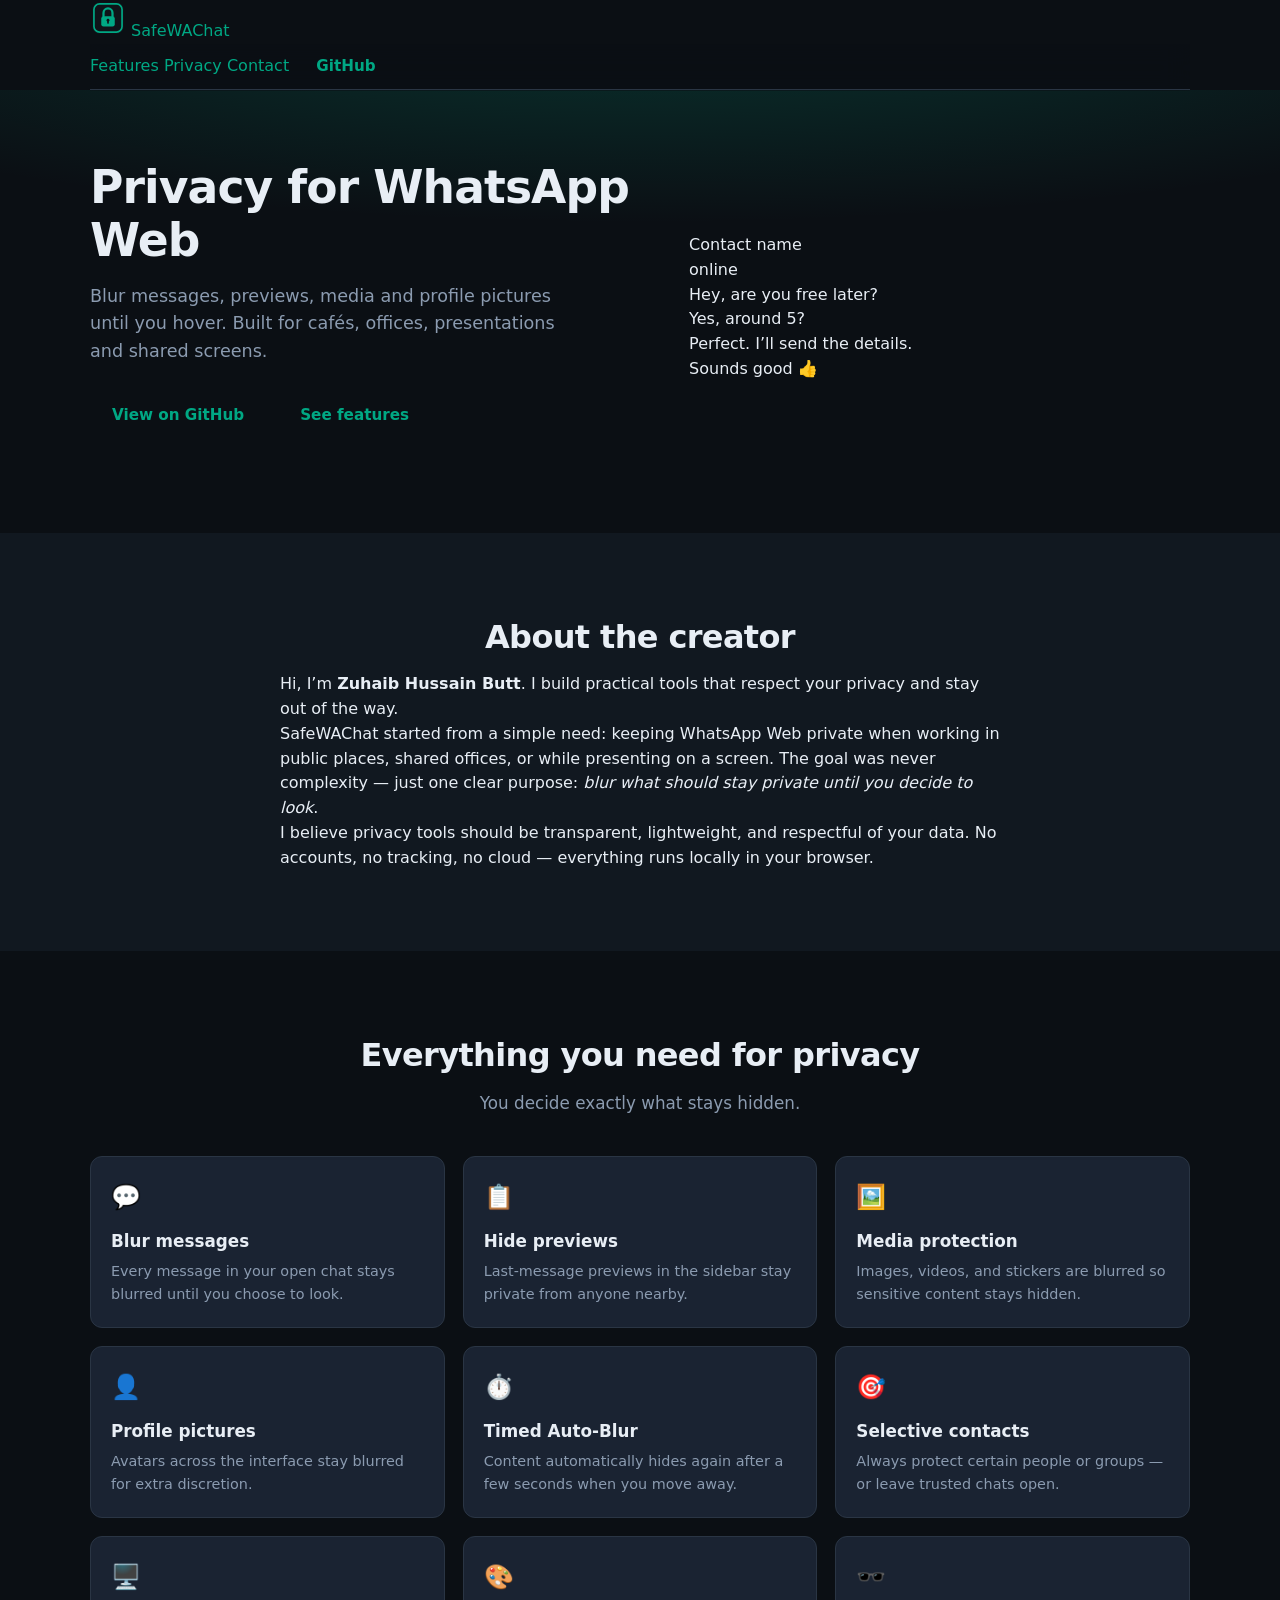
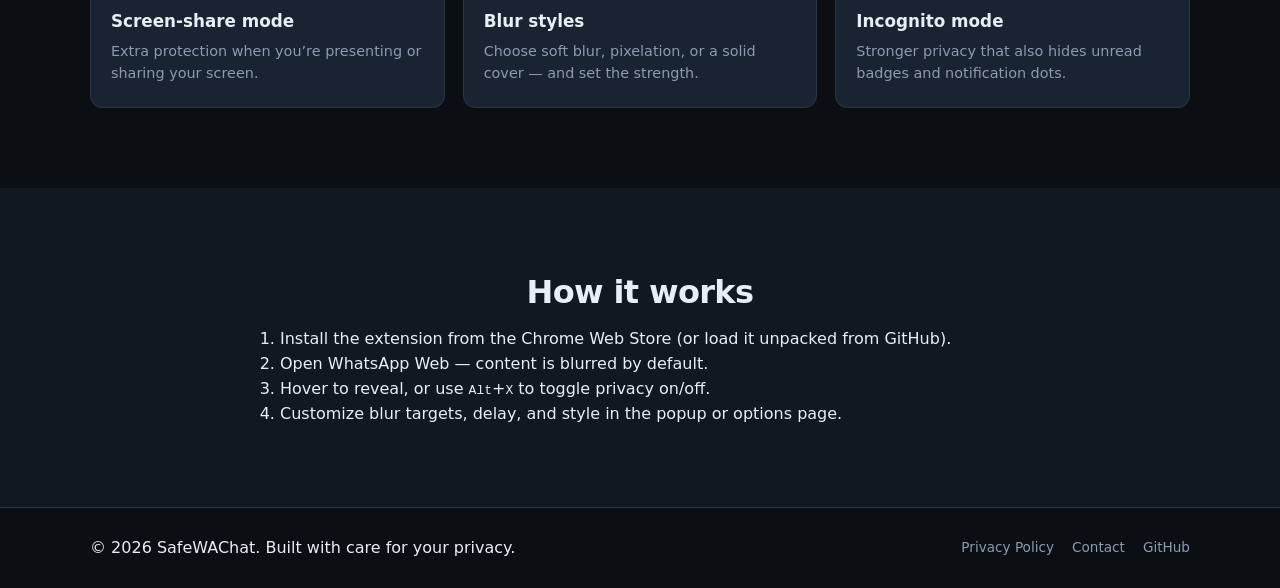
==== commit e6452ccc: "Update SafeWAChat landing pages, styles, and SVG icon" ====
--- a/docs/index.html
+++ b/docs/index.html
@@ -4,140 +4,156 @@
   <meta charset="UTF-8" />
   <meta name="viewport" content="width=device-width, initial-scale=1.0" />
   <title>SafeWAChat – Privacy for WhatsApp Web</title>
-  <meta name="description" content="SafeWAChat blurs your WhatsApp Web messages until you hover. Stay private in offices, cafés, and shared spaces." />
-  <meta name="theme-color" content="#00a884" />
+  <meta name="description" content="SafeWAChat blurs WhatsApp Web messages until hover. Timed auto-blur, selective contacts, screen-share protection & more." />
+  <link rel="stylesheet" href="styles.css" />
   <link rel="icon" type="image/svg+xml" href="assets/icon.svg" />
-  <link rel="stylesheet" href="styles.css" />
 </head>
 <body>
-  <nav class="nav">
-    <div class="container nav-inner">
-      <a href="index.html" class="brand">
+  <header class="header">
+    <div class="container header-inner">
+      <a href="index.html" class="logo">
         <img src="assets/icon.svg" alt="SafeWAChat" width="36" height="36" />
         <span>SafeWAChat</span>
       </a>
-      <div class="nav-links">
-        <a href="index.html">Home</a>
+      <nav class="nav">
         <a href="#features">Features</a>
         <a href="privacy.html">Privacy</a>
         <a href="contact.html">Contact</a>
-      </div>
+        <a href="https://github.com/zuhaibbutt786/whatsapp-web-privacy-extension" class="btn btn-sm" target="_blank" rel="noopener">GitHub</a>
+      </nav>
     </div>
-  </nav>
+  </header>
 
-  <header class="hero">
+  <section class="hero">
     <div class="container hero-inner">
-      <div class="hero-text">
-        <div class="badge">Privacy for WhatsApp Web</div>
-        <h1>Your chats stay<br /><span class="accent">private</span></h1>
+      <div class="hero-copy">
+        <h1>Privacy for WhatsApp Web</h1>
         <p class="lead">
-          SafeWAChat blurs messages, media, and profile pictures until you hover.
-          Perfect for offices, cafés, and shared screens.
+          Blur messages, previews, media and profile pictures until you hover.
+          Built for cafés, offices, presentations and shared screens.
         </p>
         <div class="hero-actions">
-          <a href="#features" class="btn btn-primary">Explore features</a>
-          <a href="contact.html" class="btn btn-ghost">Get in touch</a>
+          <a href="https://github.com/zuhaibbutt786/whatsapp-web-privacy-extension" class="btn" target="_blank" rel="noopener">View on GitHub</a>
+          <a href="#features" class="btn btn-outline">See features</a>
         </div>
       </div>
       <div class="hero-visual">
-        <div class="mock-window">
-          <div class="mock-titlebar">
-            <span class="dot red"></span><span class="dot yellow"></span><span class="dot green"></span>
-            <span class="mock-url">web.whatsapp.com</span>
+        <div class="chat-mock" id="chat-mock">
+          <div class="chat-header">
+            <div class="avatar blur-demo"></div>
+            <div class="chat-meta">
+              <div class="name blur-demo">Contact name</div>
+              <div class="status">online</div>
+            </div>
           </div>
-          <div class="mock-body">
-            <div class="mock-sidebar">
-              <div class="mock-chat blurred">
-                <div class="avatar"></div>
-                <div class="lines"><div class="line w60"></div><div class="line w80"></div></div>
-              </div>
-              <div class="mock-chat">
-                <div class="avatar"></div>
-                <div class="lines"><div class="line w50"></div><div class="line w70"></div></div>
-              </div>
-              <div class="mock-chat blurred">
-                <div class="avatar"></div>
-                <div class="lines"><div class="line w65"></div><div class="line w40"></div></div>
-              </div>
-            </div>
-            <div class="mock-chat-panel">
-              <div class="mock-msg in blurred">Hey, are we still on for the meeting?</div>
-              <div class="mock-msg out">Yes, 3pm works for me</div>
-              <div class="mock-msg in blurred">Great, sending the deck now…</div>
-              <div class="mock-msg out">Thanks!</div>
-              <div class="hover-hint">↑ Hover to reveal</div>
-            </div>
+          <div class="messages">
+            <div class="msg incoming blur-demo">Hey, are you free later?</div>
+            <div class="msg outgoing blur-demo">Yes, around 5?</div>
+            <div class="msg incoming blur-demo">Perfect. I’ll send the details.</div>
+            <div class="msg outgoing blur-demo">Sounds good 👍</div>
           </div>
         </div>
       </div>
     </div>
-  </header>
+  </section>
 
+  <!-- About / Intro -->
   <section class="section section-alt">
     <div class="container narrow">
       <h2 class="section-title">About the creator</h2>
-      <p class="section-sub">Built with care for real-world privacy.</p>
-      <div class="intro-card">
+      <div class="about">
         <p>
-          Hi, I’m <strong>Zuhaib Hussain Butt</strong> — a Data Scientist and software builder based in Gujranwala, Pakistan.
-          I care about creating simple, useful tools that solve everyday problems.
+          Hi, I’m <strong>Zuhaib Hussain Butt</strong>. I build practical tools that respect your privacy
+          and stay out of the way.
         </p>
         <p>
           SafeWAChat started from a simple need: keeping WhatsApp Web private when working in public places,
           shared offices, or while presenting on a screen. The goal was never complexity — just one clear purpose:
-          blur what should stay private until you decide to look.
+          <em>blur what should stay private until you decide to look</em>.
         </p>
         <p>
           I believe privacy tools should be transparent, lightweight, and respectful of your data.
-          SafeWAChat runs entirely on your device and does not collect or send your messages anywhere.
+          No accounts, no tracking, no cloud — everything runs locally in your browser.
         </p>
       </div>
     </div>
   </section>
 
+  <!-- Features -->
   <section id="features" class="section">
     <div class="container">
       <h2 class="section-title">Everything you need for privacy</h2>
       <p class="section-sub">You decide exactly what stays hidden.</p>
       <div class="grid features-grid">
-        <article class="card"><div class="icon-wrap">💬</div><h3>Blur messages</h3><p>Every message in your open chat stays blurred until you choose to look.</p></article>
-        <article class="card"><div class="icon-wrap">📋</div><h3>Hide previews</h3><p>Last-message previews in the sidebar stay private from anyone nearby.</p></article>
-        <article class="card"><div class="icon-wrap">🖼️</div><h3>Media protection</h3><p>Images, videos, and stickers are blurred so sensitive content stays hidden.</p></article>
-        <article class="card"><div class="icon-wrap">👤</div><h3>Profile pictures</h3><p>Avatars across the interface stay blurred for extra discretion.</p></article>
-        <article class="card"><div class="icon-wrap">⏱️</div><h3>Timed Auto-Blur</h3><p>Content automatically hides again after a few seconds when you move away.</p></article>
-        <article class="card"><div class="icon-wrap">🎯</div><h3>Selective contacts</h3><p>Always protect certain people or groups — or leave trusted chats open.</p></article>
-        <article class="card"><div class="icon-wrap">🖥️</div><h3>Screen-share mode</h3><p>Extra protection when you are presenting or sharing your screen.</p></article>
-        <article class="card"><div class="icon-wrap">🎨</div><h3>Blur styles</h3><p>Choose soft blur, pixelation, or a solid cover — and set the strength.</p></article>
-        <article class="card"><div class="icon-wrap">🕶️</div><h3>Incognito mode</h3><p>Stronger privacy that also hides unread badges and notification dots.</p></article>
+        <article class="card">
+          <div class="icon-wrap">💬</div>
+          <h3>Blur messages</h3>
+          <p>Every message in your open chat stays blurred until you choose to look.</p>
+        </article>
+        <article class="card">
+          <div class="icon-wrap">📋</div>
+          <h3>Hide previews</h3>
+          <p>Last-message previews in the sidebar stay private from anyone nearby.</p>
+        </article>
+        <article class="card">
+          <div class="icon-wrap">🖼️</div>
+          <h3>Media protection</h3>
+          <p>Images, videos, and stickers are blurred so sensitive content stays hidden.</p>
+        </article>
+        <article class="card">
+          <div class="icon-wrap">👤</div>
+          <h3>Profile pictures</h3>
+          <p>Avatars across the interface stay blurred for extra discretion.</p>
+        </article>
+        <article class="card">
+          <div class="icon-wrap">⏱️</div>
+          <h3>Timed Auto-Blur</h3>
+          <p>Content automatically hides again after a few seconds when you move away.</p>
+        </article>
+        <article class="card">
+          <div class="icon-wrap">🎯</div>
+          <h3>Selective contacts</h3>
+          <p>Always protect certain people or groups — or leave trusted chats open.</p>
+        </article>
+        <article class="card">
+          <div class="icon-wrap">🖥️</div>
+          <h3>Screen-share mode</h3>
+          <p>Extra protection when you’re presenting or sharing your screen.</p>
+        </article>
+        <article class="card">
+          <div class="icon-wrap">🎨</div>
+          <h3>Blur styles</h3>
+          <p>Choose soft blur, pixelation, or a solid cover — and set the strength.</p>
+        </article>
+        <article class="card">
+          <div class="icon-wrap">🕶️</div>
+          <h3>Incognito mode</h3>
+          <p>Stronger privacy that also hides unread badges and notification dots.</p>
+        </article>
       </div>
     </div>
   </section>
 
-  <section class="cta">
-    <div class="container">
-      <img src="assets/icon.svg" alt="SafeWAChat" width="64" height="64" class="cta-icon" />
-      <h2>Stay private on WhatsApp Web</h2>
-      <p>Blur what matters. Reveal only when you want.</p>
-      <div class="hero-actions">
-        <a href="contact.html" class="btn btn-primary">Contact me</a>
-        <a href="privacy.html" class="btn btn-ghost">Privacy policy</a>
-      </div>
+  <section class="section section-alt">
+    <div class="container narrow">
+      <h2 class="section-title">How it works</h2>
+      <ol class="steps">
+        <li>Install the extension from the Chrome Web Store (or load it unpacked from GitHub).</li>
+        <li>Open WhatsApp Web — content is blurred by default.</li>
+        <li>Hover to reveal, or use <kbd>Alt</kbd>+<kbd>X</kbd> to toggle privacy on/off.</li>
+        <li>Customize blur targets, delay, and style in the popup or options page.</li>
+      </ol>
     </div>
   </section>
 
   <footer class="footer">
     <div class="container footer-inner">
-      <div class="brand">
-        <img src="assets/icon.svg" alt="" width="28" height="28" />
-        <span>SafeWAChat</span>
+      <p>© 2026 SafeWAChat. Built with care for your privacy.</p>
+      <div class="footer-links">
+        <a href="privacy.html">Privacy Policy</a>
+        <a href="contact.html">Contact</a>
+        <a href="https://github.com/zuhaibbutt786/whatsapp-web-privacy-extension" target="_blank" rel="noopener">GitHub</a>
       </div>
-      <div class="footer-links">
-        <a href="index.html">Home</a>
-        <a href="privacy.html">Privacy</a>
-        <a href="contact.html">Contact</a>
-      </div>
-      <p class="disclaimer">Unofficial · Not affiliated with WhatsApp or Meta</p>
-      <p class="copy">© 2026 SafeWAChat · Zuhaib Hussain Butt</p>
     </div>
   </footer>
 
--- a/docs/styles.css
+++ b/docs/styles.css
@@ -1,4 +1,4 @@
-/* Privacy Extension for WhatsApp Web – Landing page */
+/* SafeWAChat – Landing page */
 
 :root {
   --bg: #0b0f14;
@@ -52,7 +52,6 @@
   width: min(720px, 92%);
 }
 
-/* ----- Nav ----- */
 .nav {
   position: sticky;
   top: 0;
@@ -100,7 +99,6 @@
   color: var(--text);
 }
 
-/* ----- Buttons ----- */
 .btn {
   display: inline-flex;
   align-items: center;
@@ -139,19 +137,6 @@
   background: var(--surface);
 }
 
-.btn-sm {
-  padding: 7px 14px;
-  font-size: 0.85rem;
-  background: var(--green);
-  color: #fff;
-  border-radius: 8px;
-}
-
-.btn-sm:hover {
-  background: var(--green-dim);
-}
-
-/* ----- Hero ----- */
 .hero {
   padding: 72px 0 80px;
   background:
@@ -206,12 +191,6 @@
   margin-bottom: 14px;
 }
 
-.hint {
-  font-size: 0.85rem;
-  color: var(--muted);
-}
-
-/* Mock browser window */
 .mock-window {
   background: var(--surface);
   border: 1px solid var(--border);
@@ -339,7 +318,6 @@
   letter-spacing: 0.03em;
 }
 
-/* ----- Sections ----- */
 .section {
   padding: 80px 0;
 }
@@ -363,7 +341,6 @@
   font-size: 1.05rem;
 }
 
-/* Features grid */
 .features-grid {
   display: grid;
   grid-template-columns: repeat(3, 1fr);
@@ -398,94 +375,6 @@
   color: var(--muted);
 }
 
-/* Install steps */
-.steps {
-  list-style: none;
-  display: flex;
-  flex-direction: column;
-  gap: 22px;
-  margin-bottom: 32px;
-}
-
-.steps li {
-  display: flex;
-  gap: 16px;
-  align-items: flex-start;
-}
-
-.step-num {
-  flex-shrink: 0;
-  width: 32px;
-  height: 32px;
-  border-radius: 50%;
-  background: var(--green);
-  color: #fff;
-  font-weight: 700;
-  font-size: 0.9rem;
-  display: flex;
-  align-items: center;
-  justify-content: center;
-}
-
-.steps strong {
-  display: block;
-  margin-bottom: 4px;
-}
-
-.steps p,
-.steps pre {
-  font-size: 0.9rem;
-  color: var(--muted);
-}
-
-.steps code,
-.steps pre code {
-  font-family: ui-monospace, SFMono-Regular, Menlo, Monaco, Consolas, monospace;
-  font-size: 0.82rem;
-  background: var(--surface);
-  padding: 2px 7px;
-  border-radius: 5px;
-  color: #b8e0d2;
-}
-
-.steps pre {
-  margin-top: 6px;
-  overflow-x: auto;
-}
-
-.steps pre code {
-  display: block;
-  padding: 10px 14px;
-}
-
-.shortcut-box {
-  display: flex;
-  align-items: center;
-  justify-content: center;
-  gap: 10px;
-  flex-wrap: wrap;
-  background: var(--surface);
-  border: 1px solid var(--border);
-  border-radius: var(--radius);
-  padding: 16px 20px;
-  font-size: 0.95rem;
-  color: var(--muted);
-}
-
-.kbd {
-  display: inline-block;
-  background: #0f151c;
-  border: 1px solid var(--border);
-  border-radius: 6px;
-  padding: 4px 10px;
-  font-family: inherit;
-  font-weight: 600;
-  font-size: 0.85rem;
-  color: var(--text);
-  box-shadow: 0 2px 0 var(--border);
-}
-
-/* Privacy */
 .privacy-grid {
   display: grid;
   grid-template-columns: 1fr 1fr;
@@ -509,14 +398,6 @@
   color: var(--muted);
 }
 
-.privacy-item code {
-  font-size: 0.8rem;
-  background: var(--bg);
-  padding: 1px 5px;
-  border-radius: 4px;
-}
-
-/* CTA */
 .cta {
   padding: 72px 0;
   text-align: center;
@@ -544,7 +425,6 @@
   justify-content: center;
 }
 
-/* Footer */
 .footer {
   border-top: 1px solid var(--border);
   padding: 28px 0;
@@ -568,19 +448,117 @@
   color: var(--muted);
 }
 
-/* ----- Responsive ----- */
+.intro-card {
+  background: var(--surface);
+  border: 1px solid var(--border);
+  border-radius: var(--radius);
+  padding: 28px 26px;
+  font-size: 1.02rem;
+  color: var(--muted);
+  line-height: 1.65;
+}
+
+.intro-card p + p {
+  margin-top: 14px;
+}
+
+.intro-card strong {
+  color: var(--text);
+}
+
+.policy h2 {
+  font-size: 1.15rem;
+  margin: 28px 0 10px;
+  color: var(--text);
+}
+
+.policy p,
+.policy li {
+  color: var(--muted);
+  font-size: 0.95rem;
+  line-height: 1.6;
+  margin-bottom: 10px;
+}
+
+.policy ul {
+  padding-left: 22px;
+  margin-bottom: 14px;
+}
+
+.muted {
+  color: var(--muted);
+  font-size: 0.9rem;
+  margin-bottom: 24px;
+}
+
+.contact-grid {
+  display: grid;
+  grid-template-columns: repeat(3, 1fr);
+  gap: 18px;
+  margin-top: 28px;
+}
+
+.contact-card {
+  background: var(--surface);
+  border: 1px solid var(--border);
+  border-radius: var(--radius);
+  padding: 28px 20px;
+  text-align: center;
+  text-decoration: none !important;
+  color: inherit;
+  transition: border-color 0.15s, transform 0.15s;
+}
+
+.contact-card:hover {
+  border-color: rgba(0, 168, 132, 0.45);
+  transform: translateY(-2px);
+}
+
+.contact-icon {
+  font-size: 1.8rem;
+  margin-bottom: 12px;
+}
+
+.contact-card h3 {
+  font-size: 1.05rem;
+  margin-bottom: 6px;
+  color: var(--text);
+}
+
+.contact-card p {
+  font-size: 0.9rem;
+  color: var(--muted);
+  word-break: break-all;
+}
+
+.footer-links {
+  display: flex;
+  gap: 18px;
+}
+
+.footer-links a {
+  color: var(--muted);
+  font-size: 0.85rem;
+  text-decoration: none;
+}
+
+.footer-links a:hover {
+  color: var(--green);
+}
+
 @media (max-width: 860px) {
   .hero-inner {
     grid-template-columns: 1fr;
     gap: 40px;
   }
-
   .features-grid {
     grid-template-columns: 1fr 1fr;
   }
-
-  .nav-links a:not(.btn-sm) {
-    display: none;
+}
+
+@media (max-width: 700px) {
+  .contact-grid {
+    grid-template-columns: 1fr;
   }
 }
 
@@ -588,23 +566,18 @@
   .features-grid {
     grid-template-columns: 1fr;
   }
-
   .privacy-grid {
     grid-template-columns: 1fr;
   }
-
   .mock-body {
     grid-template-columns: 1fr;
   }
-
   .mock-sidebar {
     display: none;
   }
-
   .hero {
     padding: 48px 0 56px;
   }
-
   .section {
     padding: 56px 0;
   }
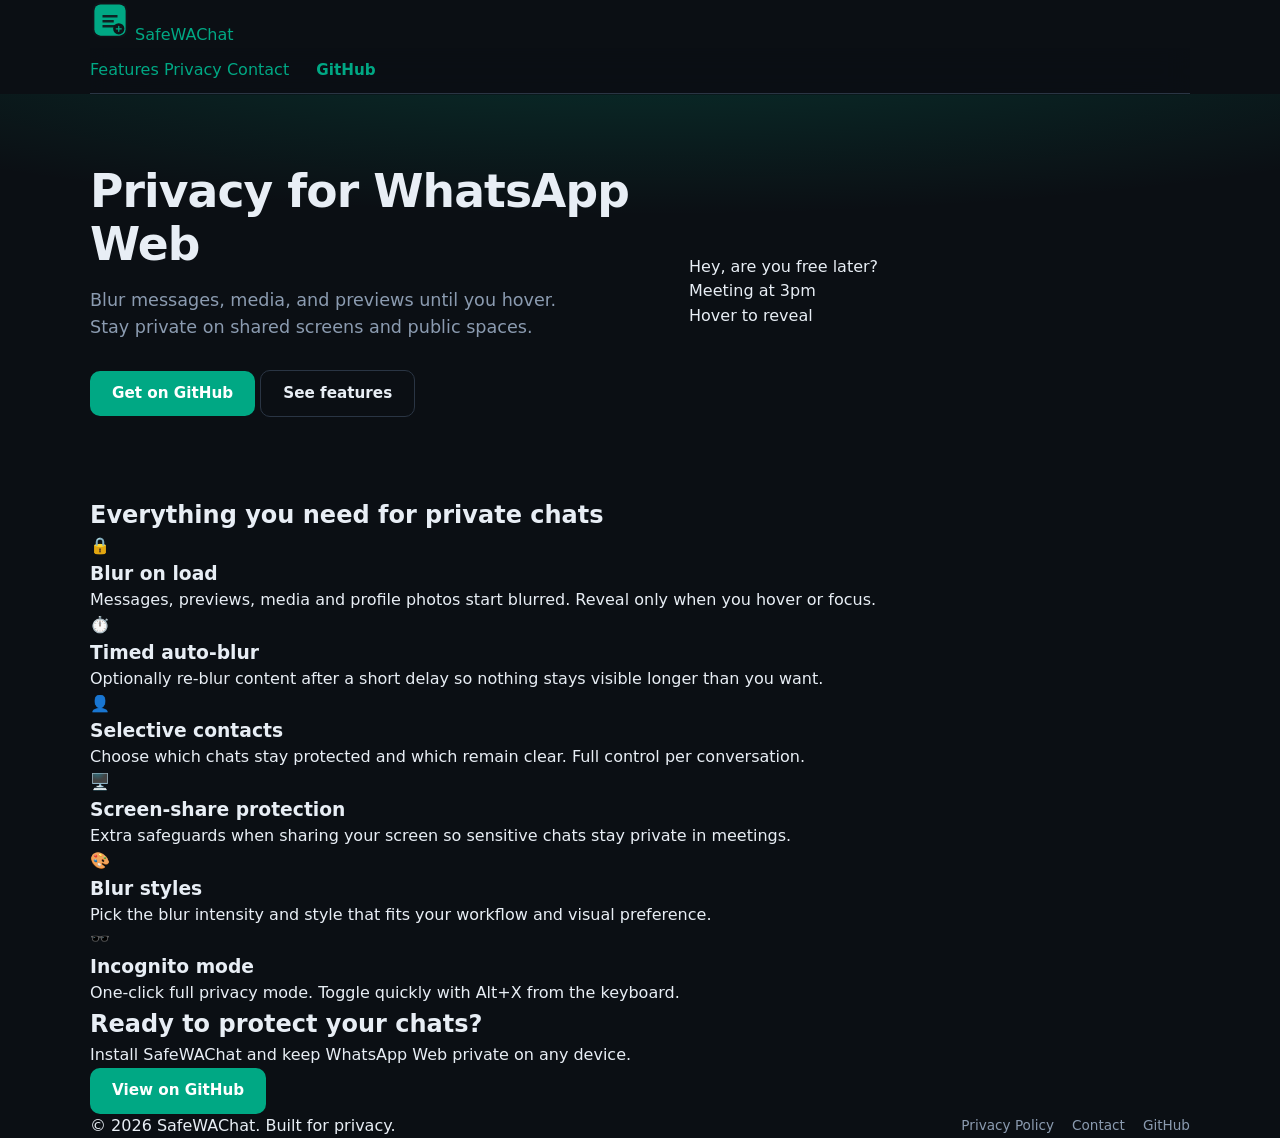
==== commit c0a3c714: "Update SafeWAChat docs: landing, privacy, contact, styles, script and SVG icon" ====
--- a/docs/index.html
+++ b/docs/index.html
@@ -3,152 +3,100 @@
 <head>
   <meta charset="UTF-8" />
   <meta name="viewport" content="width=device-width, initial-scale=1.0" />
-  <title>SafeWAChat – Privacy for WhatsApp Web</title>
-  <meta name="description" content="SafeWAChat blurs WhatsApp Web messages until hover. Timed auto-blur, selective contacts, screen-share protection & more." />
+  <meta name="description" content="SafeWAChat — Privacy-first Chrome extension that blurs WhatsApp Web messages until you hover. Timed auto-blur, selective contacts, screen-share protection." />
+  <title>SafeWAChat — Privacy for WhatsApp Web</title>
+  <link rel="icon" type="image/svg+xml" href="assets/icon.svg" />
   <link rel="stylesheet" href="styles.css" />
-  <link rel="icon" type="image/svg+xml" href="assets/icon.svg" />
 </head>
 <body>
-  <header class="header">
+  <header class="site-header">
     <div class="container header-inner">
       <a href="index.html" class="logo">
-        <img src="assets/icon.svg" alt="SafeWAChat" width="36" height="36" />
+        <img src="assets/icon.svg" alt="SafeWAChat" width="40" height="40" />
         <span>SafeWAChat</span>
       </a>
       <nav class="nav">
         <a href="#features">Features</a>
         <a href="privacy.html">Privacy</a>
         <a href="contact.html">Contact</a>
-        <a href="https://github.com/zuhaibbutt786/whatsapp-web-privacy-extension" class="btn btn-sm" target="_blank" rel="noopener">GitHub</a>
+        <a href="https://github.com/zuhaibbutt786/whatsapp-web-privacy-extension" class="btn btn-outline" target="_blank" rel="noopener">GitHub</a>
       </nav>
     </div>
   </header>
 
-  <section class="hero">
-    <div class="container hero-inner">
-      <div class="hero-copy">
-        <h1>Privacy for WhatsApp Web</h1>
-        <p class="lead">
-          Blur messages, previews, media and profile pictures until you hover.
-          Built for cafés, offices, presentations and shared screens.
-        </p>
-        <div class="hero-actions">
-          <a href="https://github.com/zuhaibbutt786/whatsapp-web-privacy-extension" class="btn" target="_blank" rel="noopener">View on GitHub</a>
-          <a href="#features" class="btn btn-outline">See features</a>
+  <main>
+    <section class="hero">
+      <div class="container hero-inner">
+        <div class="hero-text">
+          <h1>Privacy for WhatsApp Web</h1>
+          <p class="lead">Blur messages, media, and previews until you hover. Stay private on shared screens and public spaces.</p>
+          <div class="hero-cta">
+            <a href="https://github.com/zuhaibbutt786/whatsapp-web-privacy-extension" class="btn btn-primary" target="_blank" rel="noopener">Get on GitHub</a>
+            <a href="#features" class="btn btn-ghost">See features</a>
+          </div>
         </div>
-      </div>
-      <div class="hero-visual">
-        <div class="chat-mock" id="chat-mock">
-          <div class="chat-header">
-            <div class="avatar blur-demo"></div>
-            <div class="chat-meta">
-              <div class="name blur-demo">Contact name</div>
-              <div class="status">online</div>
+        <div class="hero-visual">
+          <div class="blur-demo">
+            <div class="demo-chat">
+              <div class="demo-msg blurred">Hey, are you free later?</div>
+              <div class="demo-msg blurred">Meeting at 3pm</div>
+              <div class="demo-msg visible">Hover to reveal</div>
             </div>
-          </div>
-          <div class="messages">
-            <div class="msg incoming blur-demo">Hey, are you free later?</div>
-            <div class="msg outgoing blur-demo">Yes, around 5?</div>
-            <div class="msg incoming blur-demo">Perfect. I’ll send the details.</div>
-            <div class="msg outgoing blur-demo">Sounds good 👍</div>
           </div>
         </div>
       </div>
-    </div>
-  </section>
+    </section>
 
-  <!-- About / Intro -->
-  <section class="section section-alt">
-    <div class="container narrow">
-      <h2 class="section-title">About the creator</h2>
-      <div class="about">
-        <p>
-          Hi, I’m <strong>Zuhaib Hussain Butt</strong>. I build practical tools that respect your privacy
-          and stay out of the way.
-        </p>
-        <p>
-          SafeWAChat started from a simple need: keeping WhatsApp Web private when working in public places,
-          shared offices, or while presenting on a screen. The goal was never complexity — just one clear purpose:
-          <em>blur what should stay private until you decide to look</em>.
-        </p>
-        <p>
-          I believe privacy tools should be transparent, lightweight, and respectful of your data.
-          No accounts, no tracking, no cloud — everything runs locally in your browser.
-        </p>
+    <section id="features" class="features">
+      <div class="container">
+        <h2>Everything you need for private chats</h2>
+        <div class="feature-grid">
+          <article class="feature-card">
+            <div class="feature-icon">🔒</div>
+            <h3>Blur on load</h3>
+            <p>Messages, previews, media and profile photos start blurred. Reveal only when you hover or focus.</p>
+          </article>
+          <article class="feature-card">
+            <div class="feature-icon">⏱️</div>
+            <h3>Timed auto-blur</h3>
+            <p>Optionally re-blur content after a short delay so nothing stays visible longer than you want.</p>
+          </article>
+          <article class="feature-card">
+            <div class="feature-icon">👤</div>
+            <h3>Selective contacts</h3>
+            <p>Choose which chats stay protected and which remain clear. Full control per conversation.</p>
+          </article>
+          <article class="feature-card">
+            <div class="feature-icon">🖥️</div>
+            <h3>Screen-share protection</h3>
+            <p>Extra safeguards when sharing your screen so sensitive chats stay private in meetings.</p>
+          </article>
+          <article class="feature-card">
+            <div class="feature-icon">🎨</div>
+            <h3>Blur styles</h3>
+            <p>Pick the blur intensity and style that fits your workflow and visual preference.</p>
+          </article>
+          <article class="feature-card">
+            <div class="feature-icon">🕶️</div>
+            <h3>Incognito mode</h3>
+            <p>One-click full privacy mode. Toggle quickly with Alt+X from the keyboard.</p>
+          </article>
+        </div>
       </div>
-    </div>
-  </section>
+    </section>
 
-  <!-- Features -->
-  <section id="features" class="section">
-    <div class="container">
-      <h2 class="section-title">Everything you need for privacy</h2>
-      <p class="section-sub">You decide exactly what stays hidden.</p>
-      <div class="grid features-grid">
-        <article class="card">
-          <div class="icon-wrap">💬</div>
-          <h3>Blur messages</h3>
-          <p>Every message in your open chat stays blurred until you choose to look.</p>
-        </article>
-        <article class="card">
-          <div class="icon-wrap">📋</div>
-          <h3>Hide previews</h3>
-          <p>Last-message previews in the sidebar stay private from anyone nearby.</p>
-        </article>
-        <article class="card">
-          <div class="icon-wrap">🖼️</div>
-          <h3>Media protection</h3>
-          <p>Images, videos, and stickers are blurred so sensitive content stays hidden.</p>
-        </article>
-        <article class="card">
-          <div class="icon-wrap">👤</div>
-          <h3>Profile pictures</h3>
-          <p>Avatars across the interface stay blurred for extra discretion.</p>
-        </article>
-        <article class="card">
-          <div class="icon-wrap">⏱️</div>
-          <h3>Timed Auto-Blur</h3>
-          <p>Content automatically hides again after a few seconds when you move away.</p>
-        </article>
-        <article class="card">
-          <div class="icon-wrap">🎯</div>
-          <h3>Selective contacts</h3>
-          <p>Always protect certain people or groups — or leave trusted chats open.</p>
-        </article>
-        <article class="card">
-          <div class="icon-wrap">🖥️</div>
-          <h3>Screen-share mode</h3>
-          <p>Extra protection when you’re presenting or sharing your screen.</p>
-        </article>
-        <article class="card">
-          <div class="icon-wrap">🎨</div>
-          <h3>Blur styles</h3>
-          <p>Choose soft blur, pixelation, or a solid cover — and set the strength.</p>
-        </article>
-        <article class="card">
-          <div class="icon-wrap">🕶️</div>
-          <h3>Incognito mode</h3>
-          <p>Stronger privacy that also hides unread badges and notification dots.</p>
-        </article>
+    <section class="cta-band">
+      <div class="container">
+        <h2>Ready to protect your chats?</h2>
+        <p>Install SafeWAChat and keep WhatsApp Web private on any device.</p>
+        <a href="https://github.com/zuhaibbutt786/whatsapp-web-privacy-extension" class="btn btn-primary" target="_blank" rel="noopener">View on GitHub</a>
       </div>
-    </div>
-  </section>
+    </section>
+  </main>
 
-  <section class="section section-alt">
-    <div class="container narrow">
-      <h2 class="section-title">How it works</h2>
-      <ol class="steps">
-        <li>Install the extension from the Chrome Web Store (or load it unpacked from GitHub).</li>
-        <li>Open WhatsApp Web — content is blurred by default.</li>
-        <li>Hover to reveal, or use <kbd>Alt</kbd>+<kbd>X</kbd> to toggle privacy on/off.</li>
-        <li>Customize blur targets, delay, and style in the popup or options page.</li>
-      </ol>
-    </div>
-  </section>
-
-  <footer class="footer">
+  <footer class="site-footer">
     <div class="container footer-inner">
-      <p>© 2026 SafeWAChat. Built with care for your privacy.</p>
+      <p>© 2026 SafeWAChat. Built for privacy.</p>
       <div class="footer-links">
         <a href="privacy.html">Privacy Policy</a>
         <a href="contact.html">Contact</a>
--- a/docs/styles.css
+++ b/docs/styles.css
@@ -52,6 +52,7 @@
   width: min(720px, 92%);
 }
 
+/* ----- Nav ----- */
 .nav {
   position: sticky;
   top: 0;
@@ -99,6 +100,7 @@
   color: var(--text);
 }
 
+/* ----- Buttons ----- */
 .btn {
   display: inline-flex;
   align-items: center;
@@ -137,6 +139,19 @@
   background: var(--surface);
 }
 
+.btn-sm {
+  padding: 7px 14px;
+  font-size: 0.85rem;
+  background: var(--green);
+  color: #fff;
+  border-radius: 8px;
+}
+
+.btn-sm:hover {
+  background: var(--green-dim);
+}
+
+/* ----- Hero ----- */
 .hero {
   padding: 72px 0 80px;
   background:
@@ -318,6 +333,7 @@
   letter-spacing: 0.03em;
 }
 
+/* ----- Sections ----- */
 .section {
   padding: 80px 0;
 }
@@ -448,6 +464,49 @@
   color: var(--muted);
 }
 
+/* ----- Responsive ----- */
+@media (max-width: 860px) {
+  .hero-inner {
+    grid-template-columns: 1fr;
+    gap: 40px;
+  }
+
+  .features-grid {
+    grid-template-columns: 1fr 1fr;
+  }
+
+  .nav-links a:not(.btn-sm) {
+    display: none;
+  }
+}
+
+@media (max-width: 560px) {
+  .features-grid {
+    grid-template-columns: 1fr;
+  }
+
+  .privacy-grid {
+    grid-template-columns: 1fr;
+  }
+
+  .mock-body {
+    grid-template-columns: 1fr;
+  }
+
+  .mock-sidebar {
+    display: none;
+  }
+
+  .hero {
+    padding: 48px 0 56px;
+  }
+
+  .section {
+    padding: 56px 0;
+  }
+}
+
+/* ----- Extra pages ----- */
 .intro-card {
   background: var(--surface);
   border: 1px solid var(--border);
@@ -483,6 +542,14 @@
 .policy ul {
   padding-left: 22px;
   margin-bottom: 14px;
+}
+
+.policy code {
+  font-size: 0.85rem;
+  background: var(--surface);
+  padding: 2px 6px;
+  border-radius: 4px;
+  color: #b8e0d2;
 }
 
 .muted {
@@ -546,39 +613,8 @@
   color: var(--green);
 }
 
-@media (max-width: 860px) {
-  .hero-inner {
-    grid-template-columns: 1fr;
-    gap: 40px;
-  }
-  .features-grid {
-    grid-template-columns: 1fr 1fr;
-  }
-}
-
 @media (max-width: 700px) {
   .contact-grid {
     grid-template-columns: 1fr;
   }
 }
-
-@media (max-width: 560px) {
-  .features-grid {
-    grid-template-columns: 1fr;
-  }
-  .privacy-grid {
-    grid-template-columns: 1fr;
-  }
-  .mock-body {
-    grid-template-columns: 1fr;
-  }
-  .mock-sidebar {
-    display: none;
-  }
-  .hero {
-    padding: 48px 0 56px;
-  }
-  .section {
-    padding: 56px 0;
-  }
-}
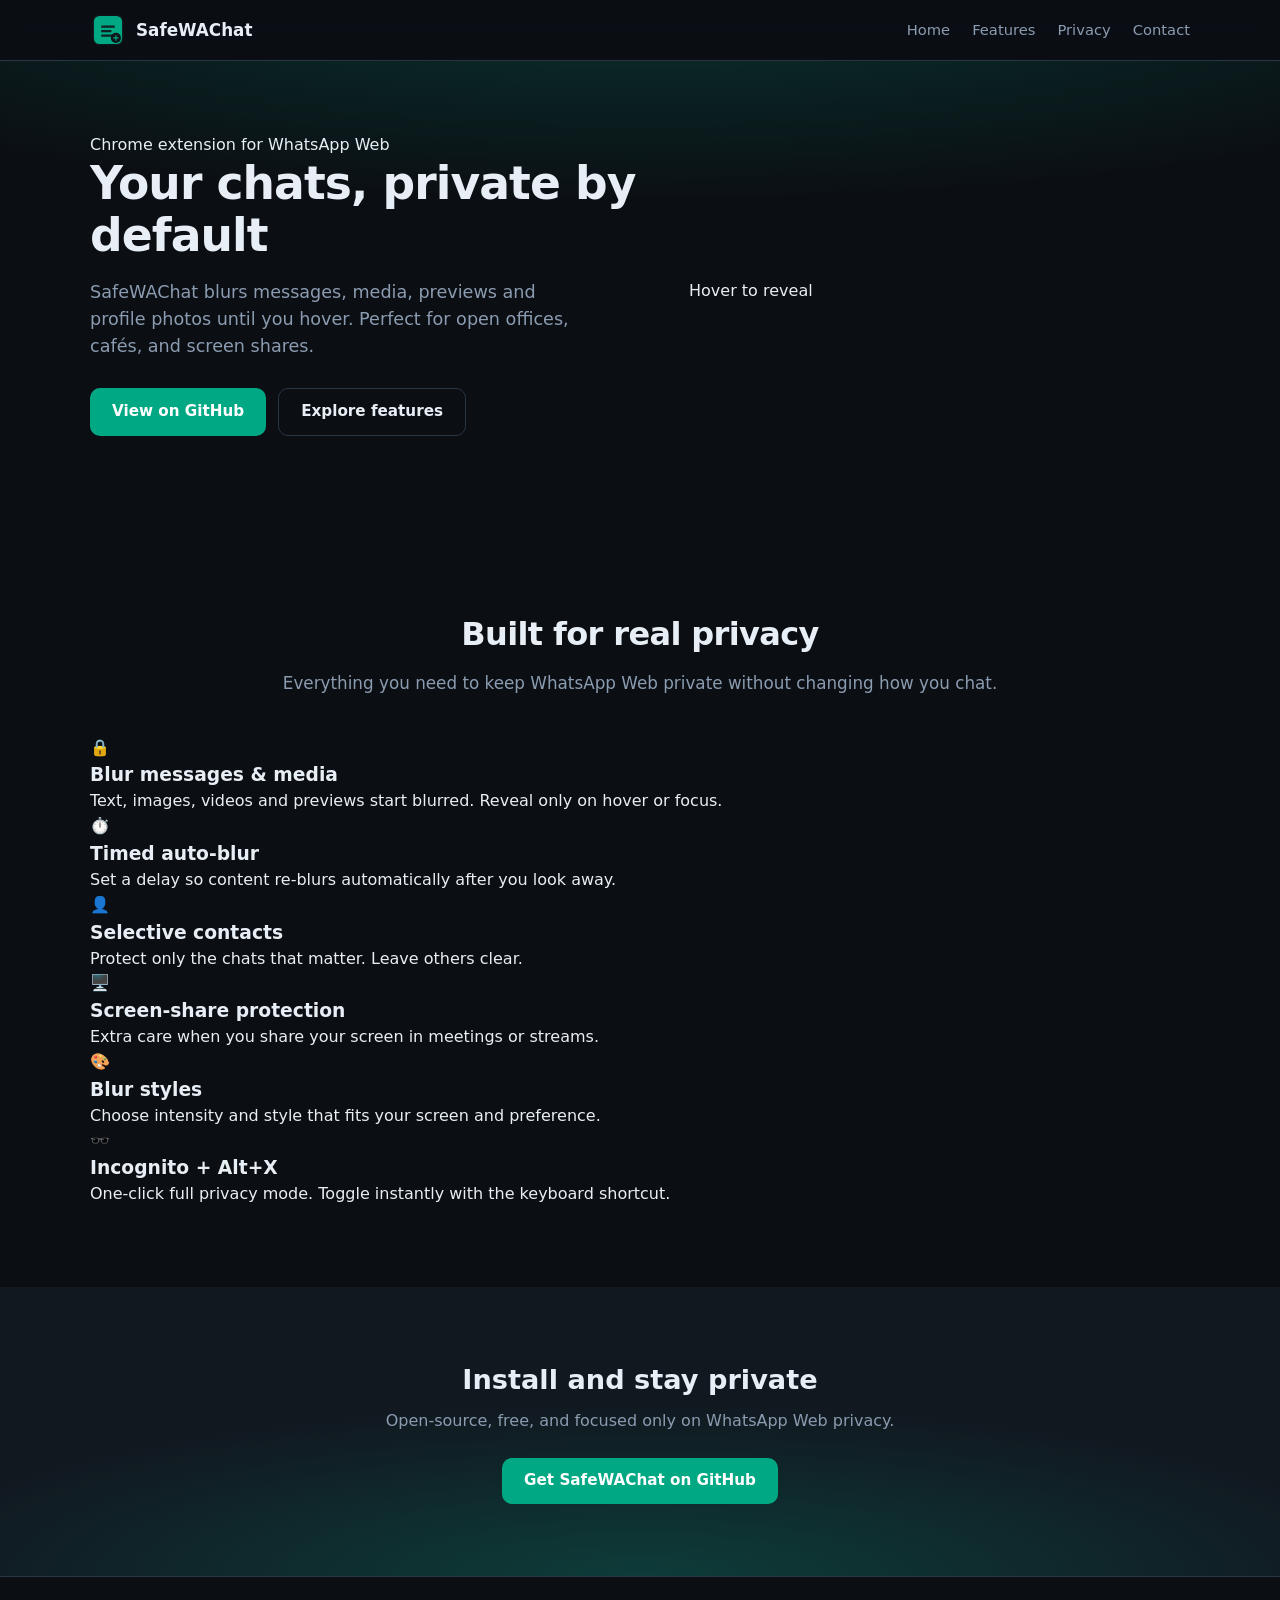
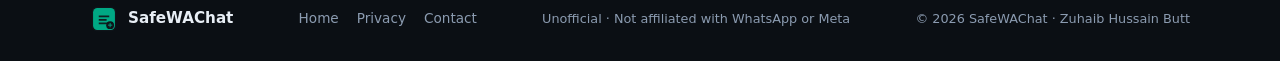
==== commit 42e1933c: "Restore full SafeWAChat landing page from local source" ====
--- a/docs/index.html
+++ b/docs/index.html
@@ -3,105 +3,112 @@
 <head>
   <meta charset="UTF-8" />
   <meta name="viewport" content="width=device-width, initial-scale=1.0" />
-  <meta name="description" content="SafeWAChat — Privacy-first Chrome extension that blurs WhatsApp Web messages until you hover. Timed auto-blur, selective contacts, screen-share protection." />
-  <title>SafeWAChat — Privacy for WhatsApp Web</title>
+  <title>SafeWAChat – Privacy for WhatsApp Web</title>
+  <meta name="description" content="SafeWAChat blurs your WhatsApp Web messages until you hover. Stay private in offices, cafés, and shared spaces." />
+  <meta name="theme-color" content="#00a884" />
   <link rel="icon" type="image/svg+xml" href="assets/icon.svg" />
   <link rel="stylesheet" href="styles.css" />
 </head>
 <body>
-  <header class="site-header">
-    <div class="container header-inner">
-      <a href="index.html" class="logo">
-        <img src="assets/icon.svg" alt="SafeWAChat" width="40" height="40" />
+  <nav class="nav">
+    <div class="container nav-inner">
+      <a href="index.html" class="brand">
+        <img src="assets/icon.svg" alt="SafeWAChat" width="36" height="36" />
         <span>SafeWAChat</span>
       </a>
-      <nav class="nav">
+      <div class="nav-links">
+        <a href="index.html">Home</a>
         <a href="#features">Features</a>
         <a href="privacy.html">Privacy</a>
         <a href="contact.html">Contact</a>
-        <a href="https://github.com/zuhaibbutt786/whatsapp-web-privacy-extension" class="btn btn-outline" target="_blank" rel="noopener">GitHub</a>
-      </nav>
+      </div>
+    </div>
+  </nav>
+
+  <header class="hero">
+    <div class="container hero-inner">
+      <div class="hero-copy">
+        <p class="eyebrow">Chrome extension for WhatsApp Web</p>
+        <h1>Your chats, private by default</h1>
+        <p class="lead">SafeWAChat blurs messages, media, previews and profile photos until you hover. Perfect for open offices, cafés, and screen shares.</p>
+        <div class="hero-actions">
+          <a class="btn btn-primary" href="https://github.com/zuhaibbutt786/whatsapp-web-privacy-extension" target="_blank" rel="noopener">View on GitHub</a>
+          <a class="btn btn-ghost" href="#features">Explore features</a>
+        </div>
+      </div>
+      <div class="hero-visual" aria-hidden="true">
+        <div class="phone">
+          <div class="phone-screen">
+            <div class="chat-row blurred"></div>
+            <div class="chat-row blurred"></div>
+            <div class="chat-row clear">Hover to reveal</div>
+            <div class="chat-row blurred"></div>
+          </div>
+        </div>
+      </div>
     </div>
   </header>
 
-  <main>
-    <section class="hero">
-      <div class="container hero-inner">
-        <div class="hero-text">
-          <h1>Privacy for WhatsApp Web</h1>
-          <p class="lead">Blur messages, media, and previews until you hover. Stay private on shared screens and public spaces.</p>
-          <div class="hero-cta">
-            <a href="https://github.com/zuhaibbutt786/whatsapp-web-privacy-extension" class="btn btn-primary" target="_blank" rel="noopener">Get on GitHub</a>
-            <a href="#features" class="btn btn-ghost">See features</a>
-          </div>
-        </div>
-        <div class="hero-visual">
-          <div class="blur-demo">
-            <div class="demo-chat">
-              <div class="demo-msg blurred">Hey, are you free later?</div>
-              <div class="demo-msg blurred">Meeting at 3pm</div>
-              <div class="demo-msg visible">Hover to reveal</div>
-            </div>
-          </div>
-        </div>
+  <section id="features" class="section">
+    <div class="container">
+      <h2 class="section-title">Built for real privacy</h2>
+      <p class="section-sub">Everything you need to keep WhatsApp Web private without changing how you chat.</p>
+      <div class="feature-grid">
+        <article class="feature-card">
+          <div class="feature-icon">🔒</div>
+          <h3>Blur messages & media</h3>
+          <p>Text, images, videos and previews start blurred. Reveal only on hover or focus.</p>
+        </article>
+        <article class="feature-card">
+          <div class="feature-icon">⏱️</div>
+          <h3>Timed auto-blur</h3>
+          <p>Set a delay so content re-blurs automatically after you look away.</p>
+        </article>
+        <article class="feature-card">
+          <div class="feature-icon">👤</div>
+          <h3>Selective contacts</h3>
+          <p>Protect only the chats that matter. Leave others clear.</p>
+        </article>
+        <article class="feature-card">
+          <div class="feature-icon">🖥️</div>
+          <h3>Screen-share protection</h3>
+          <p>Extra care when you share your screen in meetings or streams.</p>
+        </article>
+        <article class="feature-card">
+          <div class="feature-icon">🎨</div>
+          <h3>Blur styles</h3>
+          <p>Choose intensity and style that fits your screen and preference.</p>
+        </article>
+        <article class="feature-card">
+          <div class="feature-icon">🕶️</div>
+          <h3>Incognito + Alt+X</h3>
+          <p>One-click full privacy mode. Toggle instantly with the keyboard shortcut.</p>
+        </article>
       </div>
-    </section>
+    </div>
+  </section>
 
-    <section id="features" class="features">
-      <div class="container">
-        <h2>Everything you need for private chats</h2>
-        <div class="feature-grid">
-          <article class="feature-card">
-            <div class="feature-icon">🔒</div>
-            <h3>Blur on load</h3>
-            <p>Messages, previews, media and profile photos start blurred. Reveal only when you hover or focus.</p>
-          </article>
-          <article class="feature-card">
-            <div class="feature-icon">⏱️</div>
-            <h3>Timed auto-blur</h3>
-            <p>Optionally re-blur content after a short delay so nothing stays visible longer than you want.</p>
-          </article>
-          <article class="feature-card">
-            <div class="feature-icon">👤</div>
-            <h3>Selective contacts</h3>
-            <p>Choose which chats stay protected and which remain clear. Full control per conversation.</p>
-          </article>
-          <article class="feature-card">
-            <div class="feature-icon">🖥️</div>
-            <h3>Screen-share protection</h3>
-            <p>Extra safeguards when sharing your screen so sensitive chats stay private in meetings.</p>
-          </article>
-          <article class="feature-card">
-            <div class="feature-icon">🎨</div>
-            <h3>Blur styles</h3>
-            <p>Pick the blur intensity and style that fits your workflow and visual preference.</p>
-          </article>
-          <article class="feature-card">
-            <div class="feature-icon">🕶️</div>
-            <h3>Incognito mode</h3>
-            <p>One-click full privacy mode. Toggle quickly with Alt+X from the keyboard.</p>
-          </article>
-        </div>
+  <section class="section cta">
+    <div class="container">
+      <h2>Install and stay private</h2>
+      <p>Open-source, free, and focused only on WhatsApp Web privacy.</p>
+      <a class="btn btn-primary" href="https://github.com/zuhaibbutt786/whatsapp-web-privacy-extension" target="_blank" rel="noopener">Get SafeWAChat on GitHub</a>
+    </div>
+  </section>
+
+  <footer class="footer">
+    <div class="container footer-inner">
+      <div class="brand">
+        <img src="assets/icon.svg" alt="" width="28" height="28" />
+        <span>SafeWAChat</span>
       </div>
-    </section>
-
-    <section class="cta-band">
-      <div class="container">
-        <h2>Ready to protect your chats?</h2>
-        <p>Install SafeWAChat and keep WhatsApp Web private on any device.</p>
-        <a href="https://github.com/zuhaibbutt786/whatsapp-web-privacy-extension" class="btn btn-primary" target="_blank" rel="noopener">View on GitHub</a>
+      <div class="footer-links">
+        <a href="index.html">Home</a>
+        <a href="privacy.html">Privacy</a>
+        <a href="contact.html">Contact</a>
       </div>
-    </section>
-  </main>
-
-  <footer class="site-footer">
-    <div class="container footer-inner">
-      <p>© 2026 SafeWAChat. Built for privacy.</p>
-      <div class="footer-links">
-        <a href="privacy.html">Privacy Policy</a>
-        <a href="contact.html">Contact</a>
-        <a href="https://github.com/zuhaibbutt786/whatsapp-web-privacy-extension" target="_blank" rel="noopener">GitHub</a>
-      </div>
+      <p class="disclaimer">Unofficial · Not affiliated with WhatsApp or Meta</p>
+      <p class="copy">© 2026 SafeWAChat · Zuhaib Hussain Butt</p>
     </div>
   </footer>
 
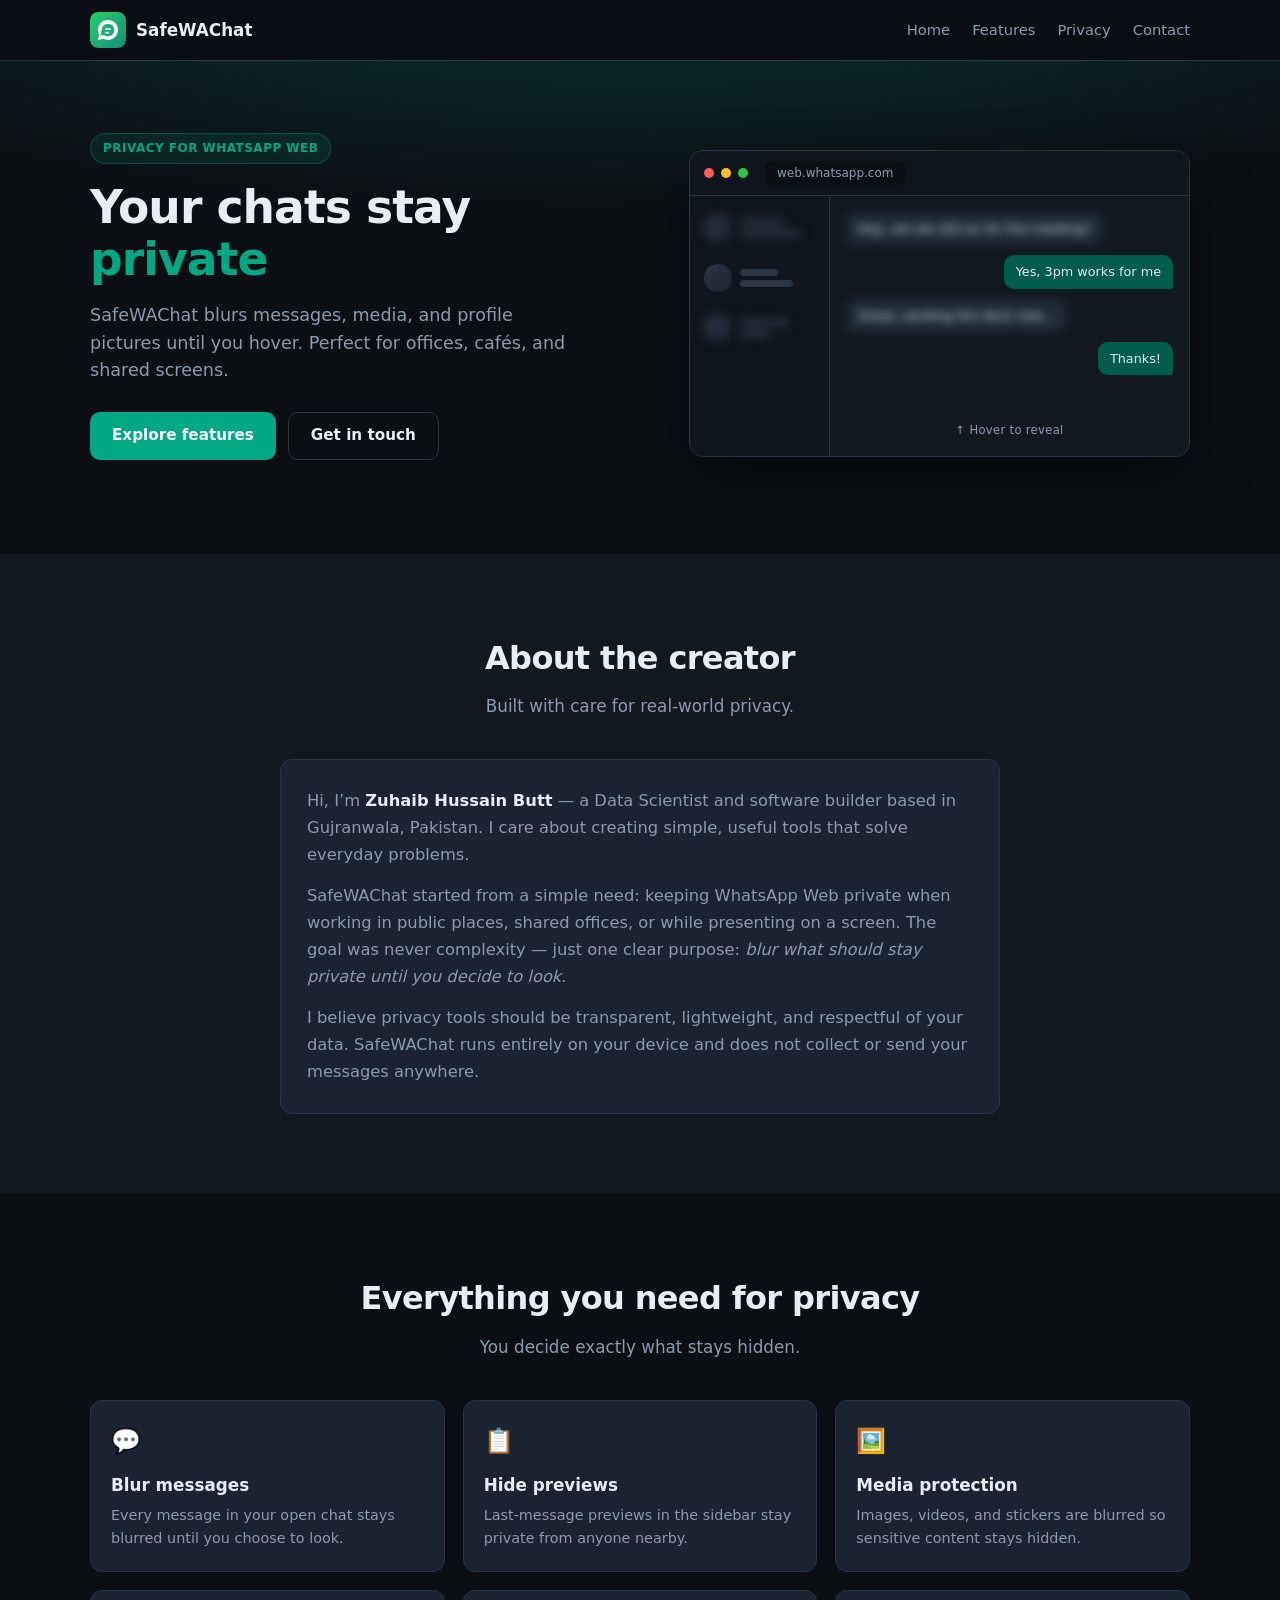
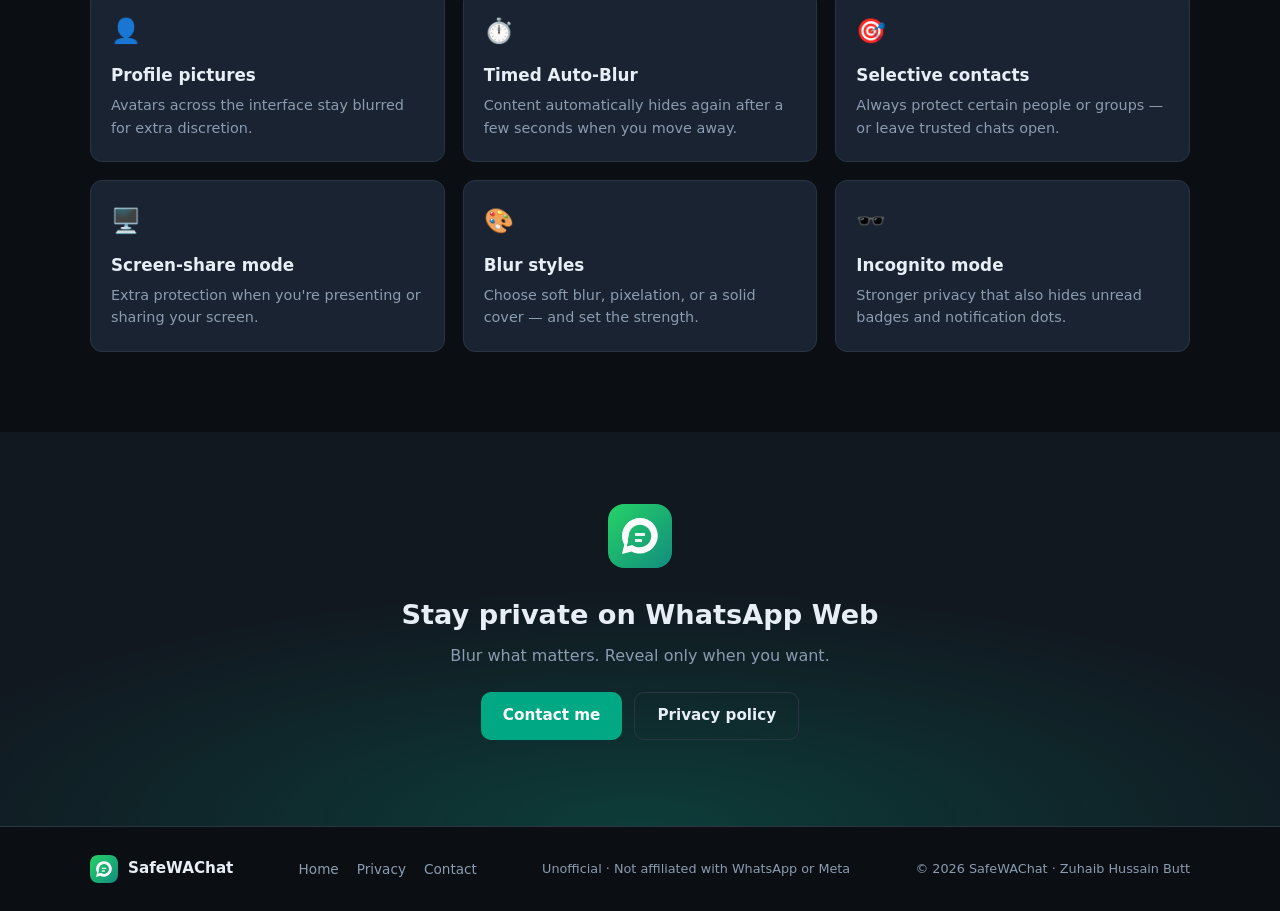
==== commit eb743d88: "Update SafeWAChat: full refined landing page and privacy policy" ====
--- a/docs/index.html
+++ b/docs/index.html
@@ -27,72 +27,139 @@
 
   <header class="hero">
     <div class="container hero-inner">
-      <div class="hero-copy">
-        <p class="eyebrow">Chrome extension for WhatsApp Web</p>
-        <h1>Your chats, private by default</h1>
-        <p class="lead">SafeWAChat blurs messages, media, previews and profile photos until you hover. Perfect for open offices, cafés, and screen shares.</p>
+      <div class="hero-text">
+        <div class="badge">Privacy for WhatsApp Web</div>
+        <h1>Your chats stay<br /><span class="accent">private</span></h1>
+        <p class="lead">
+          SafeWAChat blurs messages, media, and profile pictures until you hover.
+          Perfect for offices, cafés, and shared screens.
+        </p>
         <div class="hero-actions">
-          <a class="btn btn-primary" href="https://github.com/zuhaibbutt786/whatsapp-web-privacy-extension" target="_blank" rel="noopener">View on GitHub</a>
-          <a class="btn btn-ghost" href="#features">Explore features</a>
+          <a href="#features" class="btn btn-primary">Explore features</a>
+          <a href="contact.html" class="btn btn-ghost">Get in touch</a>
         </div>
       </div>
-      <div class="hero-visual" aria-hidden="true">
-        <div class="phone">
-          <div class="phone-screen">
-            <div class="chat-row blurred"></div>
-            <div class="chat-row blurred"></div>
-            <div class="chat-row clear">Hover to reveal</div>
-            <div class="chat-row blurred"></div>
+      <div class="hero-visual">
+        <div class="mock-window">
+          <div class="mock-titlebar">
+            <span class="dot red"></span><span class="dot yellow"></span><span class="dot green"></span>
+            <span class="mock-url">web.whatsapp.com</span>
+          </div>
+          <div class="mock-body">
+            <div class="mock-sidebar">
+              <div class="mock-chat blurred">
+                <div class="avatar"></div>
+                <div class="lines"><div class="line w60"></div><div class="line w80"></div></div>
+              </div>
+              <div class="mock-chat">
+                <div class="avatar"></div>
+                <div class="lines"><div class="line w50"></div><div class="line w70"></div></div>
+              </div>
+              <div class="mock-chat blurred">
+                <div class="avatar"></div>
+                <div class="lines"><div class="line w65"></div><div class="line w40"></div></div>
+              </div>
+            </div>
+            <div class="mock-chat-panel">
+              <div class="mock-msg in blurred">Hey, are we still on for the meeting?</div>
+              <div class="mock-msg out">Yes, 3pm works for me</div>
+              <div class="mock-msg in blurred">Great, sending the deck now…</div>
+              <div class="mock-msg out">Thanks!</div>
+              <div class="hover-hint">↑ Hover to reveal</div>
+            </div>
           </div>
         </div>
       </div>
     </div>
   </header>
 
+  <!-- About / Intro -->
+  <section class="section section-alt">
+    <div class="container narrow">
+      <h2 class="section-title">About the creator</h2>
+      <p class="section-sub">Built with care for real-world privacy.</p>
+      <div class="intro-card">
+        <p>
+          Hi, I’m <strong>Zuhaib Hussain Butt</strong> — a Data Scientist and software builder based in Gujranwala, Pakistan.
+          I care about creating simple, useful tools that solve everyday problems.
+        </p>
+        <p>
+          SafeWAChat started from a simple need: keeping WhatsApp Web private when working in public places,
+          shared offices, or while presenting on a screen. The goal was never complexity — just one clear purpose:
+          <em>blur what should stay private until you decide to look</em>.
+        </p>
+        <p>
+          I believe privacy tools should be transparent, lightweight, and respectful of your data.
+          SafeWAChat runs entirely on your device and does not collect or send your messages anywhere.
+        </p>
+      </div>
+    </div>
+  </section>
+
+  <!-- Features -->
   <section id="features" class="section">
     <div class="container">
-      <h2 class="section-title">Built for real privacy</h2>
-      <p class="section-sub">Everything you need to keep WhatsApp Web private without changing how you chat.</p>
-      <div class="feature-grid">
-        <article class="feature-card">
-          <div class="feature-icon">🔒</div>
-          <h3>Blur messages & media</h3>
-          <p>Text, images, videos and previews start blurred. Reveal only on hover or focus.</p>
+      <h2 class="section-title">Everything you need for privacy</h2>
+      <p class="section-sub">You decide exactly what stays hidden.</p>
+      <div class="grid features-grid">
+        <article class="card">
+          <div class="icon-wrap">💬</div>
+          <h3>Blur messages</h3>
+          <p>Every message in your open chat stays blurred until you choose to look.</p>
         </article>
-        <article class="feature-card">
-          <div class="feature-icon">⏱️</div>
-          <h3>Timed auto-blur</h3>
-          <p>Set a delay so content re-blurs automatically after you look away.</p>
+        <article class="card">
+          <div class="icon-wrap">📋</div>
+          <h3>Hide previews</h3>
+          <p>Last-message previews in the sidebar stay private from anyone nearby.</p>
         </article>
-        <article class="feature-card">
-          <div class="feature-icon">👤</div>
+        <article class="card">
+          <div class="icon-wrap">🖼️</div>
+          <h3>Media protection</h3>
+          <p>Images, videos, and stickers are blurred so sensitive content stays hidden.</p>
+        </article>
+        <article class="card">
+          <div class="icon-wrap">👤</div>
+          <h3>Profile pictures</h3>
+          <p>Avatars across the interface stay blurred for extra discretion.</p>
+        </article>
+        <article class="card">
+          <div class="icon-wrap">⏱️</div>
+          <h3>Timed Auto-Blur</h3>
+          <p>Content automatically hides again after a few seconds when you move away.</p>
+        </article>
+        <article class="card">
+          <div class="icon-wrap">🎯</div>
           <h3>Selective contacts</h3>
-          <p>Protect only the chats that matter. Leave others clear.</p>
+          <p>Always protect certain people or groups — or leave trusted chats open.</p>
         </article>
-        <article class="feature-card">
-          <div class="feature-icon">🖥️</div>
-          <h3>Screen-share protection</h3>
-          <p>Extra care when you share your screen in meetings or streams.</p>
+        <article class="card">
+          <div class="icon-wrap">🖥️</div>
+          <h3>Screen-share mode</h3>
+          <p>Extra protection when you're presenting or sharing your screen.</p>
         </article>
-        <article class="feature-card">
-          <div class="feature-icon">🎨</div>
+        <article class="card">
+          <div class="icon-wrap">🎨</div>
           <h3>Blur styles</h3>
-          <p>Choose intensity and style that fits your screen and preference.</p>
+          <p>Choose soft blur, pixelation, or a solid cover — and set the strength.</p>
         </article>
-        <article class="feature-card">
-          <div class="feature-icon">🕶️</div>
-          <h3>Incognito + Alt+X</h3>
-          <p>One-click full privacy mode. Toggle instantly with the keyboard shortcut.</p>
+        <article class="card">
+          <div class="icon-wrap">🕶️</div>
+          <h3>Incognito mode</h3>
+          <p>Stronger privacy that also hides unread badges and notification dots.</p>
         </article>
       </div>
     </div>
   </section>
 
-  <section class="section cta">
+  <section class="cta">
     <div class="container">
-      <h2>Install and stay private</h2>
-      <p>Open-source, free, and focused only on WhatsApp Web privacy.</p>
-      <a class="btn btn-primary" href="https://github.com/zuhaibbutt786/whatsapp-web-privacy-extension" target="_blank" rel="noopener">Get SafeWAChat on GitHub</a>
+      <img src="assets/icon.svg" alt="SafeWAChat" width="64" height="64" class="cta-icon" />
+      <h2>Stay private on WhatsApp Web</h2>
+      <p>Blur what matters. Reveal only when you want.</p>
+      <div class="hero-actions">
+        <a href="contact.html" class="btn btn-primary">Contact me</a>
+        <a href="privacy.html" class="btn btn-ghost">Privacy policy</a>
+      </div>
     </div>
   </section>
 
